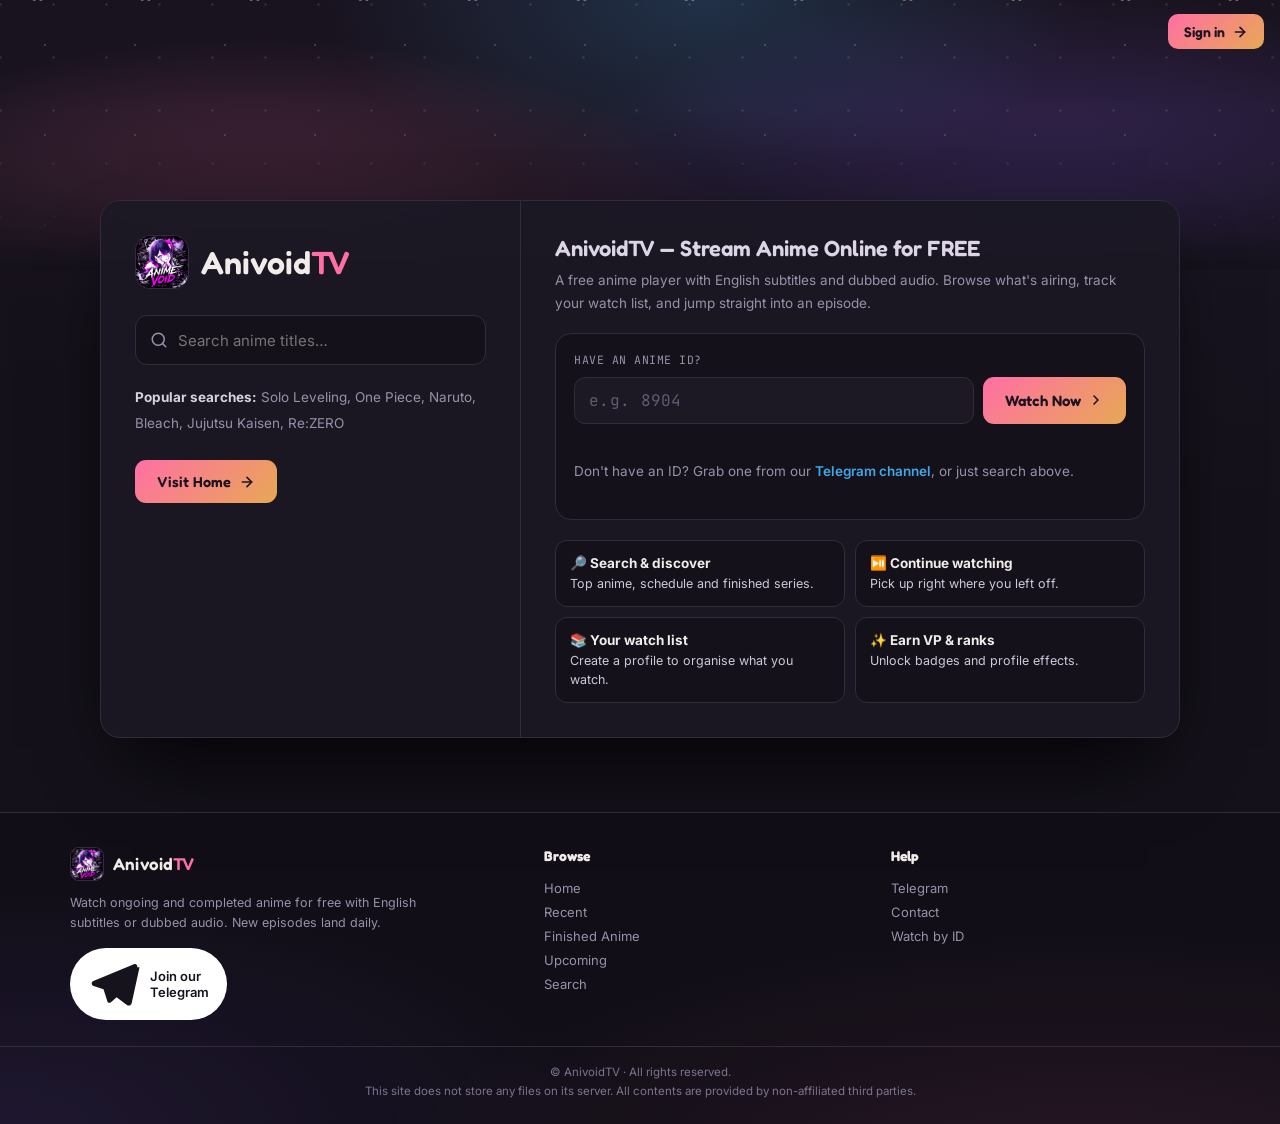
==== index.html @ 4394616d "Akane-Ayato" ====
<!DOCTYPE html>
<html lang="en">
<head>
<meta charset="UTF-8">
<meta name="viewport" content="width=device-width, initial-scale=1.0">
<title>AnivoidTV — Stream Anime Online for Free</title>
<link rel="icon" type="image/svg+xml" href="assets/favicon.svg">
<link rel="apple-touch-icon" href="assets/favicon.svg">
<link rel="preconnect" href="https://fonts.googleapis.com">
<link href="https://fonts.googleapis.com/css2?family=Fredoka:wght@500;600;700&family=Inter:wght@400;500;600;700&family=JetBrains+Mono:wght@500&display=swap" rel="stylesheet">
<link rel="stylesheet" href="assets/style.css">
<link rel="stylesheet" href="assets/site.css">
<style>
  body{ display:flex; flex-direction:column; min-height:100vh; }
  .banner{ position:relative; height:clamp(150px,26vw,270px); overflow:hidden; background:
    radial-gradient(ellipse 520px 260px at 20% 110%, #ff6fa566, transparent),
    radial-gradient(ellipse 560px 280px at 82% 100%, #8b5cf666, transparent),
    radial-gradient(ellipse 380px 200px at 55% 0%, #3fa8e833, transparent), #19131f; }
  .banner::before{ content:""; position:absolute; inset:0; background-image:radial-gradient(#ffffff55 1px,transparent 1.5px),radial-gradient(#ffffff33 1px,transparent 1.5px); background-size:90px 90px,53px 53px; background-position:0 0,27px 31px; opacity:.5; }
  .banner::after{ content:""; position:absolute; inset:auto 0 0 0; height:60%; background:linear-gradient(0deg,var(--bg),transparent); }
  .banner .petal{ top:-20px; font-size:18px; }
  .card{ position:relative; z-index:2; width:min(1080px,calc(100% - 28px)); margin:-70px auto 0; display:grid; grid-template-columns:minmax(0,420px) minmax(0,1fr); background:var(--glass); border:1px solid var(--line); border-radius:20px; overflow:hidden; box-shadow:0 40px 80px -30px #000; backdrop-filter:blur(8px); }
  .card>div{ padding:34px; }
  .card .left{ border-right:1px solid var(--line); }
  .brand{ display:flex; align-items:center; gap:12px; margin-bottom:26px; }
  .brand img{ width:54px; height:54px; border-radius:15px; object-fit:cover; border:1px solid var(--line); }
  .brand b{ font-family:var(--font-display); font-size:32px; font-weight:600; }
  .brand b span{ color:var(--blush); }
  .s-box{ display:flex; align-items:center; gap:10px; background:var(--bg); border:1.5px solid var(--line); border-radius:12px; padding:0 14px; height:50px; transition:border-color .15s, box-shadow .15s; }
  .s-box:focus-within{ border-color:var(--blush); box-shadow:0 0 0 3px var(--blush-dim); }
  .s-box svg{ width:18px; height:18px; color:var(--muted); }
  .s-box input{ flex:1; background:none; border:0; outline:none; color:var(--text); font-size:15px; font-family:var(--font-body); min-width:0; }
  .popular{ margin-top:20px; font-size:13.5px; line-height:1.9; color:var(--muted); }
  .popular b{ color:#d8d2e0; }
  .popular a{ color:var(--text); font-weight:500; } .popular a:hover{ color:var(--blush); }
  .home-cta{ margin-top:24px; }
  .right h2{ font-family:var(--font-display); font-size:22px; font-weight:600; margin:0 0 8px; color:#dcd5e6; }
  .right p{ color:var(--muted); font-size:13.5px; line-height:1.7; margin-bottom:18px; }
  .right h2.sm{ font-size:18px; margin-top:6px; }
  .id-capsule{ background:var(--bg); border:1px solid var(--line); border-radius:16px; padding:18px; margin:6px 0 4px; }
  .id-capsule-label{ font-family:var(--font-mono); font-size:11.5px; color:var(--muted); letter-spacing:.5px; margin-bottom:10px; display:block; }
  .id-entry-row{ display:flex; gap:9px; }
  .id-entry-input{ flex:1; min-width:0; background:var(--bg-raise); border:1.5px solid var(--line); color:var(--text); font-family:var(--font-mono); font-size:16px; letter-spacing:1px; padding:12px 14px; border-radius:11px; outline:none; transition:border-color .15s, box-shadow .15s; }
  .id-entry-input::placeholder{ color:#635a72; letter-spacing:.3px; }
  .id-entry-input:focus{ border-color:var(--blush); box-shadow:0 0 0 3px var(--blush-dim); }
  .watch-btn{ background:linear-gradient(135deg,var(--blush),var(--caramel)); border:0; color:#1c1420; font-family:var(--font-display); font-weight:600; font-size:15px; padding:0 22px; border-radius:11px; cursor:pointer; white-space:nowrap; display:flex; align-items:center; gap:7px; transition:transform .12s, opacity .12s; }
  .watch-btn:hover{ transform:translateY(-1px); } .watch-btn:disabled{ opacity:.55; cursor:not-allowed; transform:none; }
  .watch-btn svg{ width:16px; height:16px; }
  .id-status{ margin-top:10px; font-family:var(--font-mono); font-size:12px; color:var(--muted); min-height:16px; }
  .id-status.err{ color:#ff6b6b; }
  .no-id-note{ font-size:12.5px; color:var(--muted); margin-top:10px; }
  .no-id-note a{ color:var(--telegram); font-weight:600; } .no-id-note a:hover{ text-decoration:underline; }
  .feat{ display:grid; grid-template-columns:repeat(2,minmax(0,1fr)); gap:10px; margin-top:20px; }
  .feat div{ background:var(--bg); border:1px solid var(--line); border-radius:12px; padding:12px 14px; font-size:12.5px; color:#cfc8da; line-height:1.5; }
  .feat b{ display:block; font-size:13.5px; margin-bottom:2px; color:var(--text); }
  .top-actions{ position:absolute; top:14px; right:16px; z-index:3; }
  main{ flex:1; padding-bottom:10px; }
  @media (max-width:860px){
    .card{ grid-template-columns:1fr; margin-top:-50px; }
    .card>div{ padding:24px 18px; }
    .card .left{ border-right:0; border-bottom:1px solid var(--line); text-align:center; }
    .brand{ justify-content:center; flex-direction:column; gap:8px; } .brand b{ font-size:28px; }
    .id-entry-row{ flex-direction:column; } .watch-btn{ padding:13px; justify-content:center; }
    .feat{ grid-template-columns:1fr; }
  }
</style>
</head>
<body>

<div class="banner" aria-hidden="true"></div>
<div class="top-actions nav-right"><div id="nav-slot"></div></div>

<main>
  <div class="card">
    <div class="left">
      <div class="brand"><img src="assets/logo.jpg" alt="AnivoidTV logo"><b>Anivoid<span>TV</span></b></div>
      <form class="s-box" id="s-form" role="search">
        <svg viewBox="0 0 24 24" fill="none" stroke="currentColor" stroke-width="2" stroke-linecap="round" stroke-linejoin="round"><circle cx="11" cy="11" r="8"/><line x1="21" y1="21" x2="16.65" y2="16.65"/></svg>
        <input id="s-input" type="search" placeholder="Search anime titles…" maxlength="100" aria-label="Search anime titles">
      </form>
      <p class="popular"><b>Popular searches:</b> <span id="popular">Solo Leveling, One Piece, Naruto, Bleach, Jujutsu Kaisen, Re:ZERO</span></p>
      <div class="home-cta"><a class="btn primary" href="home.html" style="padding:13px 22px">Visit Home <svg viewBox="0 0 24 24" fill="none" stroke="currentColor" stroke-width="2.4" stroke-linecap="round" stroke-linejoin="round"><line x1="5" y1="12" x2="19" y2="12"/><polyline points="12 5 19 12 12 19"/></svg></a></div>
    </div>

    <div class="right">
      <h2>AnivoidTV — Stream Anime Online for FREE</h2>
      <p>A free anime player with English subtitles and dubbed audio. Browse what's airing, track your watch list, and jump straight into an episode.</p>

      <div class="id-capsule">
        <span class="id-capsule-label">HAVE AN ANIME ID?</span>
        <div class="id-entry-row">
          <input id="id-entry-input" class="id-entry-input" type="text" inputmode="numeric" placeholder="e.g. 8904">
          <button id="watch-btn" class="watch-btn" onclick="goWatch()">
            <span>Watch Now</span>
            <svg viewBox="0 0 24 24" fill="none" stroke="currentColor" stroke-width="2.4" stroke-linecap="round" stroke-linejoin="round"><polyline points="9 18 15 12 9 6"></polyline></svg>
          </button>
        </div>
        <div class="id-status" id="id-status"></div>
        <p class="no-id-note">Don't have an ID? Grab one from our <a data-telegram-link href="#" target="_blank" rel="noopener">Telegram channel</a>, or just search above.</p>
      </div>

      <div class="feat">
        <div><b>🔎 Search &amp; discover</b>Top anime, schedule and finished series.</div>
        <div><b>⏯️ Continue watching</b>Pick up right where you left off.</div>
        <div><b>📚 Your watch list</b>Create a profile to organise what you watch.</div>
        <div><b>✨ Earn VP &amp; ranks</b>Unlock badges and profile effects.</div>
      </div>
    </div>
  </div>
</main>

<div id="site-footer"></div>

<script src="assets/nav.js"></script>
<script src="assets/site.js"></script>
<script>
  // floating petals on the banner
  (function(){
    const b = document.querySelector(".banner");
    for(let i = 0; i < 12; i++){
      const s = document.createElement("span");
      s.className = "petal"; s.textContent = "🌸";
      s.style.left = (i * 8.5 + 2) + "%"; s.style.animationDuration = (6 + (i % 5) * 2) + "s"; s.style.animationDelay = "-" + (i * 1.1) + "s";
      b.appendChild(s);
    }
  })();

  document.getElementById("s-form").addEventListener("submit", (e) => {
    e.preventDefault();
    const q = document.getElementById("s-input").value.trim();
    if(q) location.href = "search.html?keyword=" + encodeURIComponent(q);
  });

  // popular searches from the weekly top list (falls back to the static text)
  fetch("/api/v1/top-ten").then(r => r.ok ? r.json() : null).then(j => {
    const list = j && j.results && j.results.week;
    if(!list || !list.length) return;
    document.getElementById("popular").innerHTML = list.slice(0, 8).map(a => '<a href="search.html?keyword=' + encodeURIComponent(a.title) + '">' + AVTV.esc(a.title) + "</a>").join(", ");
  }).catch(() => {});

  const input = document.getElementById("id-entry-input");
  const status = document.getElementById("id-status");
  const btn = document.getElementById("watch-btn");

  function goWatch(){
    const id = input.value.trim();
    if(!id){ status.textContent = "Enter an anime ID first."; status.classList.add("err"); input.focus(); return; }
    status.classList.remove("err");
    btn.disabled = true;
    window.location.href = "watch.html?id=" + encodeURIComponent(id);
  }
  input.addEventListener("keydown", (e) => { if(e.key === "Enter") goWatch(); });
  input.addEventListener("input", () => { status.textContent = ""; status.classList.remove("err"); });

  document.addEventListener("contextmenu", e => e.preventDefault());
  document.addEventListener("keydown", e => {
    const k = e.key;
    if(k === "F12" || (e.ctrlKey && e.shiftKey && (k === "I" || k === "J" || k === "C")) || (e.ctrlKey && k === "U")) e.preventDefault();
  });
</script>
</body>
</html>
---- assets/style.css ----
/* ============================================================
   AnikotoTV — shared theme
   Used by index.html, recent.html, watch.html
   ============================================================ */

:root{
  --bg: #14111a;
  --bg-raise: #1c1824;
  --bg-raise-2: #241f2e;
  --line: #322b3c;
  --text: #f1ece8;
  --muted: #9a90a8;
  --caramel: #e8a854;
  --blush: #ff6fa5;
  --blush-dim: #ff6fa533;
  --kaiju-green: #6fd6a0;
  --telegram: #3fa8e8;
  --radius: 14px;
  --font-display: "Fredoka", sans-serif;
  --font-body: "Inter", sans-serif;
  --font-mono: "JetBrains Mono", monospace;
}

*{ box-sizing:border-box; margin:0; padding:0; }
html{ scroll-behavior:smooth; }

body{
  background:
    radial-gradient(ellipse 900px 500px at 15% -10%, #3a1f3a55, transparent),
    radial-gradient(ellipse 700px 500px at 100% 0%, #2a2a4a44, transparent),
    var(--bg);
  color:var(--text);
  font-family:var(--font-body);
  min-height:100vh;
  opacity:0;
  animation: pageIn .35s ease forwards;
}

@keyframes pageIn{ from{ opacity:0; } to{ opacity:1; } }

a{ color:inherit; text-decoration:none; }
img{ max-width:100%; display:block; }

/* ---------- SCROLLBAR ---------- */
::-webkit-scrollbar{ width:9px; height:9px; }
::-webkit-scrollbar-thumb{ background:var(--line); border-radius:8px; }
::-webkit-scrollbar-track{ background:transparent; }

/* ---------- NAVBAR ---------- */
.navbar{
  display:flex;
  align-items:center;
  justify-content:space-between;
  gap:14px;
  padding:14px 20px;
  background:rgba(20,17,26,0.85);
  backdrop-filter: blur(10px);
  border-bottom:1px solid var(--line);
  position:sticky;
  top:0;
  z-index:60;
}
.logo{ display:flex; align-items:center; gap:9px; }
.logo-mark{
  width:34px; height:34px;
  border-radius:9px;
  object-fit:cover;
  background:var(--bg-raise-2);
  border:1px solid var(--line);
  flex-shrink:0;
}
.logo-word{ font-family:var(--font-display); font-weight:600; font-size:17px; letter-spacing:0.2px; }
.logo-word span{ color:var(--blush); }

.nav-right{ display:flex; align-items:center; gap:10px; }

/* ---------- HAMBURGER BUTTON ---------- */
.hamburger{
  width:38px; height:38px;
  border-radius:10px;
  background:var(--bg-raise);
  border:1px solid var(--line);
  display:flex; flex-direction:column; align-items:center; justify-content:center;
  gap:4px;
  cursor:pointer;
  transition: border-color .15s ease, background .15s ease;
}
.hamburger:hover{ border-color:var(--blush); background:var(--bg-raise-2); }
.hamburger span{
  width:16px; height:2px;
  background:var(--text);
  border-radius:2px;
  transition: transform .28s cubic-bezier(.6,.2,.1,1), opacity .2s ease, width .2s ease;
}
.hamburger.active span:nth-child(1){ transform: translateY(6px) rotate(45deg); }
.hamburger.active span:nth-child(2){ opacity:0; }
.hamburger.active span:nth-child(3){ transform: translateY(-6px) rotate(-45deg); }

/* ---------- NAV DRAWER ---------- */
.nav-overlay{
  position:fixed; inset:0;
  background:#0a0810cc;
  backdrop-filter: blur(2px);
  opacity:0;
  pointer-events:none;
  transition: opacity .28s ease;
  z-index:70;
}
.nav-overlay.open{ opacity:1; pointer-events:auto; }

.nav-drawer{
  position:fixed;
  top:0; right:0;
  width:280px;
  max-width:82vw;
  height:100%;
  background:var(--bg-raise);
  border-left:1px solid var(--line);
  z-index:80;
  padding:20px 16px;
  display:flex;
  flex-direction:column;
  gap:4px;
  transform: translateX(100%);
  transition: transform .32s cubic-bezier(.16,.84,.44,1);
  box-shadow: -30px 0 60px -20px #000000aa;
}
.nav-drawer.open{ transform: translateX(0); }

.drawer-head{
  display:flex;
  align-items:center;
  gap:9px;
  padding:6px 10px 18px;
  margin-bottom:8px;
  border-bottom:1px solid var(--line);
}

.drawer-link{
  display:flex;
  align-items:center;
  gap:12px;
  padding:12px 12px;
  border-radius:10px;
  font-family:var(--font-body);
  font-weight:600;
  font-size:14.5px;
  color:var(--text);
  transition: background .15s ease, color .15s ease, transform .15s ease;
  opacity:0;
  transform: translateX(14px);
}
.nav-drawer.open .drawer-link{
  animation: drawerLinkIn .35s cubic-bezier(.16,.84,.44,1) forwards;
}
.nav-drawer.open .drawer-link:nth-child(2){ animation-delay: .06s; }
.nav-drawer.open .drawer-link:nth-child(3){ animation-delay: .10s; }
.nav-drawer.open .drawer-link:nth-child(4){ animation-delay: .14s; }
.nav-drawer.open .drawer-link:nth-child(5){ animation-delay: .18s; }
.nav-drawer.open .drawer-link:nth-child(6){ animation-delay: .22s; }
.nav-drawer.open .drawer-link:nth-child(7){ animation-delay: .26s; }
.nav-drawer.open .drawer-link:nth-child(8){ animation-delay: .30s; }
.nav-drawer.open .drawer-link:nth-child(9){ animation-delay: .34s; }
@keyframes drawerLinkIn{ to{ opacity:1; transform:translateX(0); } }

.drawer-link svg{ width:18px; height:18px; flex-shrink:0; color:var(--muted); transition: color .15s ease; }
.drawer-link:hover{ background:var(--bg-raise-2); transform:translateX(-2px); }
.drawer-link:hover svg{ color:var(--caramel); }
.drawer-link.current{ background:var(--blush-dim); color:var(--blush); }
.drawer-link.current svg{ color:var(--blush); }

.drawer-foot{
  margin-top:auto;
  padding:10px 12px;
  font-family:var(--font-mono);
  font-size:10.5px;
  color:var(--muted);
  border-top:1px solid var(--line);
  padding-top:14px;
}

/* ---------- BUTTONS ---------- */
.btn-back{
  display:flex;
  align-items:center;
  gap:7px;
  background:var(--bg-raise);
  border:1px solid var(--line);
  color:var(--text);
  font-family:var(--font-body);
  font-weight:600;
  font-size:13.5px;
  padding:8px 14px 8px 11px;
  border-radius:999px;
  cursor:pointer;
  transition: border-color .15s ease, transform .15s ease, background .15s ease;
}
.btn-back:hover{ border-color:var(--blush); background:var(--bg-raise-2); transform:translateY(-1px); }
.btn-back svg{ width:15px; height:15px; }

/* ---------- ANIME CARD ---------- */
.anime-card{
  display:flex;
  flex-direction:column;
  gap:7px;
  opacity:0;
  animation: cardIn .5s cubic-bezier(.16,.84,.44,1) forwards;
  animation-delay: calc(var(--i, 0) * 45ms);
}
@keyframes cardIn{
  from{ opacity:0; transform:translateY(14px) scale(.98); }
  to{ opacity:1; transform:translateY(0) scale(1); }
}
.card-poster{
  position:relative;
  aspect-ratio:2/3;
  border-radius:10px;
  overflow:hidden;
  background:var(--bg-raise);
  border:1px solid var(--line);
  transition: border-color .18s ease, transform .18s ease;
}
.anime-card:hover .card-poster{ border-color:var(--blush); transform:translateY(-3px); }
.card-poster img{
  width:100%; height:100%; object-fit:cover;
  transition: transform .35s ease;
}
.anime-card:hover .card-poster img{ transform:scale(1.06); }

.card-badges{
  position:absolute; top:6px; left:6px; right:6px;
  display:flex; justify-content:flex-start; gap:4px;
}
.card-badge{
  font-family:var(--font-mono);
  font-size:10px;
  padding:3px 7px;
  border-radius:999px;
  background:#000000aa;
  border:1px solid #ffffff22;
  backdrop-filter: blur(3px);
  color:var(--text);
}
.card-badge.score{ color:var(--caramel); }
.card-badge.airing{ color:var(--kaiju-green); display:flex; align-items:center; gap:4px; }
.card-badge.airing .dot{ width:5px; height:5px; border-radius:50%; background:var(--kaiju-green); box-shadow:0 0 6px var(--kaiju-green); }
.card-badge.finished{ color:var(--telegram); }

.card-title{
  font-size:13px;
  font-weight:600;
  line-height:1.3;
  display:-webkit-box;
  -webkit-line-clamp:2;
  -webkit-box-orient:vertical;
  overflow:hidden;
  transition: color .15s ease;
}
.anime-card:hover .card-title{ color:var(--blush); }
.card-sub{
  font-family:var(--font-mono);
  font-size:10.5px;
  color:var(--muted);
}

/* ---------- SKELETON ---------- */
.skeleton-card{ display:flex; flex-direction:column; gap:7px; }
.skeleton-poster{
  aspect-ratio:2/3;
  border-radius:10px;
  background: linear-gradient(100deg, var(--bg-raise) 30%, var(--bg-raise-2) 50%, var(--bg-raise) 70%);
  background-size: 200% 100%;
  animation: shimmer 1.3s ease-in-out infinite;
}
.skeleton-line{
  height:10px;
  border-radius:5px;
  background: linear-gradient(100deg, var(--bg-raise) 30%, var(--bg-raise-2) 50%, var(--bg-raise) 70%);
  background-size: 200% 100%;
  animation: shimmer 1.3s ease-in-out infinite;
}
.skeleton-line.short{ width:60%; }
@keyframes shimmer{
  0%{ background-position: 200% 0; }
  100%{ background-position: -200% 0; }
}

/* ---------- PAGINATION ---------- */
.pagination{
  display:flex;
  align-items:center;
  justify-content:center;
  gap:10px;
  margin:34px 0 10px;
  flex-wrap:wrap;
}
.page-btn{
  background:var(--bg-raise);
  border:1px solid var(--line);
  color:var(--text);
  font-family:var(--font-body);
  font-weight:600;
  font-size:13px;
  padding:9px 16px;
  border-radius:999px;
  cursor:pointer;
  transition: border-color .15s ease, transform .15s ease, background .15s ease, opacity .15s ease;
}
.page-btn:hover:not(:disabled){ border-color:var(--blush); background:var(--bg-raise-2); transform:translateY(-1px); }
.page-btn:disabled{ opacity:.4; cursor:not-allowed; }

.page-jump{
  display:flex;
  align-items:center;
  gap:7px;
  font-family:var(--font-mono);
  font-size:12.5px;
  color:var(--muted);
}
.page-jump input{
  width:58px;
  background:var(--bg);
  border:1px solid var(--line);
  color:var(--text);
  font-family:var(--font-mono);
  font-size:13px;
  padding:7px 9px;
  border-radius:8px;
  text-align:center;
  outline:none;
}
.page-jump input:focus{ border-color:var(--blush); }
.page-jump button{
  background:var(--bg-raise-2);
  border:1px solid var(--line);
  color:var(--text);
  font-size:12px;
  font-weight:600;
  padding:7px 12px;
  border-radius:8px;
  cursor:pointer;
}
.page-jump button:hover{ border-color:var(--caramel); }

/* ---------- PRIMARY BUTTON ---------- */
.primary-btn{
  background: linear-gradient(135deg, var(--blush), var(--caramel));
  border:0;
  color:#1c1420;
  font-family:var(--font-display);
  font-weight:600;
  font-size:15px;
  padding:13px 26px;
  border-radius:11px;
  cursor:pointer;
  display:inline-flex;
  align-items:center;
  gap:8px;
  transition: transform .12s ease, opacity .12s ease;
  box-shadow: 0 8px 20px -8px var(--blush-dim);
}
.primary-btn:hover{ transform:translateY(-1px); }
.primary-btn svg{ width:17px; height:17px; }

/* ---------- RESPONSIVE ---------- */
@media (max-width: 520px){
  .navbar{ padding:12px 14px; }
}
---- assets/site.css ----
/* ============================================================
   AniVoid TV: shared site layer (auth popup, profile menu, avatars, footer, toast, comments)
   Loaded after style.css on every page.
   ============================================================ */
:root{
  --ok:#6fd6a0; --warn:#e8a854; --danger:#ff6b6b;
  --glass:rgba(28,24,36,.92);
}
.sr-only{ position:absolute; width:1px; height:1px; overflow:hidden; clip:rect(0 0 0 0); white-space:nowrap; }

/* ---------- buttons / inputs ---------- */
.btn{ display:inline-flex; align-items:center; justify-content:center; gap:8px; cursor:pointer; border:1px solid var(--line);
  background:var(--bg-raise); color:var(--text); font-family:var(--font-body); font-weight:600; font-size:13.5px;
  padding:10px 16px; border-radius:11px; transition:border-color .15s, transform .12s, background .15s, opacity .15s; white-space:nowrap; }
.btn:hover:not(:disabled){ border-color:var(--blush); background:var(--bg-raise-2); transform:translateY(-1px); }
.btn:disabled{ opacity:.5; cursor:not-allowed; }
.btn.primary{ background:linear-gradient(135deg,var(--blush),var(--caramel)); color:#1c1420; border:0; font-family:var(--font-display); font-size:14.5px; }
.btn.ghost{ background:transparent; }
.btn.danger:hover:not(:disabled){ border-color:var(--danger); color:var(--danger); }
.btn.sm{ padding:7px 12px; font-size:12.5px; border-radius:9px; }
.btn svg{ width:16px; height:16px; }
.field{ position:relative; margin-bottom:12px; }
.field input,.field textarea,.field select{ width:100%; background:var(--bg); border:1.5px solid var(--line); color:var(--text);
  font-family:var(--font-body); font-size:14px; padding:12px 14px 12px 40px; border-radius:11px; outline:none; transition:border-color .15s, box-shadow .15s; }
.field textarea{ padding-left:14px; min-height:96px; resize:vertical; }
.field select{ padding-left:14px; }
.field input:focus,.field textarea:focus,.field select:focus{ border-color:var(--blush); box-shadow:0 0 0 3px var(--blush-dim); }
.field>svg{ position:absolute; left:13px; top:50%; transform:translateY(-50%); width:16px; height:16px; color:var(--muted); pointer-events:none; }
.field .eye{ position:absolute; right:8px; top:50%; transform:translateY(-50%); background:none; border:0; color:var(--muted); cursor:pointer; padding:6px; }
.field .eye svg{ position:static; transform:none; width:17px; height:17px; }
.field.pw input{ padding-right:40px; }
.hint{ font-size:12px; color:var(--muted); margin:-6px 0 12px; line-height:1.5; }

/* ---------- avatars + frames (pure CSS profile-picture effects) ---------- */
.av{ --s:40px; position:relative; width:var(--s); height:var(--s); flex-shrink:0; display:inline-block; }
.av-in{ position:absolute; inset:0; border-radius:50%; display:flex; align-items:center; justify-content:center; overflow:hidden;
  font-family:var(--font-display); font-weight:600; color:#fff; font-size:calc(var(--s) * .44); text-shadow:0 1px 3px #0006;
  box-shadow:inset 0 0 0 1px #ffffff22; }
.av-ring{ position:absolute; inset:-4px; border-radius:50%; pointer-events:none; display:none;
  -webkit-mask:radial-gradient(farthest-side,transparent calc(100% - 3.5px),#000 calc(100% - 3px)); mask:radial-gradient(farthest-side,transparent calc(100% - 3.5px),#000 calc(100% - 3px)); }
.bg0{ background:linear-gradient(135deg,#ff6fa5,#e8a854);} .bg1{ background:linear-gradient(135deg,#6fd6a0,#3fa8e8);}
.bg2{ background:linear-gradient(135deg,#8b5cf6,#ff6fa5);} .bg3{ background:linear-gradient(135deg,#3fa8e8,#6366f1);}
.bg4{ background:linear-gradient(135deg,#f97316,#ef4444);} .bg5{ background:linear-gradient(135deg,#14b8a6,#84cc16);}
.bg6{ background:linear-gradient(135deg,#ec4899,#8b5cf6);} .bg7{ background:linear-gradient(135deg,#475569,#1e293b);}
.bg8{ background:linear-gradient(135deg,#eab308,#f97316);} .bg9{ background:linear-gradient(135deg,#22d3ee,#3b82f6);}
.bg10{ background:linear-gradient(135deg,#a855f7,#312e81);} .bg11{ background:linear-gradient(135deg,#f472b6,#fb7185);}
@keyframes spin{ to{ transform:rotate(360deg); } }
@keyframes pulseGlow{ 0%,100%{ box-shadow:0 0 6px 1px var(--blush-dim);} 50%{ box-shadow:0 0 16px 4px #ff6fa588; } }
@keyframes floaty{ 0%,100%{ transform:translateY(0) rotate(0);} 50%{ transform:translateY(-3px) rotate(12deg);} }
.frame-glow .av-in{ animation:pulseGlow 2.4s ease-in-out infinite; }
.frame-sakura .av-ring,.frame-neon .av-ring,.frame-flame .av-ring,.frame-galaxy .av-ring,.frame-rainbow .av-ring{ display:block; animation:spin 6s linear infinite; }
.frame-sakura .av-ring{ background:conic-gradient(#ffb3d1,#ff6fa5,#ffd1e3,#ff6fa5,#ffb3d1); }
.frame-neon .av-ring{ background:conic-gradient(#00f0ff,#7a5cff,#ff3df2,#00f0ff); filter:drop-shadow(0 0 4px #00f0ff); }
.frame-flame .av-ring{ background:conic-gradient(#ffd23f,#ff7a18,#e63946,#ff7a18,#ffd23f); animation-duration:3s; filter:drop-shadow(0 0 5px #ff7a18); }
.frame-galaxy .av-ring{ background:conic-gradient(#6d28d9,#22d3ee,#a78bfa,#f0abfc,#6d28d9); animation-duration:9s; filter:drop-shadow(0 0 5px #8b5cf6); }
.frame-rainbow .av-ring{ background:conic-gradient(red,orange,yellow,lime,cyan,blue,magenta,red); animation-duration:4s; }
.frame-sakura::after,.frame-flame::after,.frame-galaxy::after{ position:absolute; top:-7px; right:-5px; font-size:calc(var(--s) * .32); animation:floaty 2.6s ease-in-out infinite; pointer-events:none; }
.frame-sakura::after{ content:"🌸"; } .frame-flame::after{ content:"🔥"; } .frame-galaxy::after{ content:"✨"; }

/* ---------- nav profile button + dropdown ---------- */
.nav-slot{ position:relative; display:flex; align-items:center; }
.signin-btn{ display:inline-flex; align-items:center; gap:7px; background:linear-gradient(135deg,var(--blush),var(--caramel)); color:#1c1420; border:0;
  font-family:var(--font-display); font-weight:600; font-size:14px; padding:9px 16px; border-radius:10px; cursor:pointer; transition:transform .12s; }
.signin-btn:hover{ transform:translateY(-1px); }
.signin-btn svg{ width:16px; height:16px; }
.avatar-btn{ background:none; border:0; padding:3px; cursor:pointer; border-radius:50%; display:flex; }
.avatar-btn:focus-visible{ outline:2px solid var(--blush); }
.profile-menu{ position:absolute; top:calc(100% + 12px); right:0; width:250px; background:var(--bg-raise); border:1px solid var(--line); border-radius:14px;
  box-shadow:0 24px 50px -12px #000c; padding:6px; z-index:90; opacity:0; transform:translateY(-6px) scale(.98); pointer-events:none; transition:opacity .15s, transform .15s; }
.profile-menu.open{ opacity:1; transform:none; pointer-events:auto; }
.pm-head{ display:flex; gap:11px; align-items:center; padding:10px; border-bottom:1px solid var(--line); margin-bottom:4px; }
.pm-head b{ display:block; font-size:14px; max-width:150px; overflow:hidden; text-overflow:ellipsis; white-space:nowrap; }
.pm-head small{ color:var(--muted); font-family:var(--font-mono); font-size:11px; }
.pm-link{ display:flex; align-items:center; gap:11px; padding:10px 12px; border-radius:9px; font-size:13.5px; font-weight:500; color:var(--text); width:100%; background:none; border:0; cursor:pointer; text-align:left; }
.pm-link:hover{ background:var(--bg-raise-2); }
.pm-link svg{ width:16px; height:16px; color:var(--muted); flex-shrink:0; }
.pm-link .soon{ margin-left:auto; font-family:var(--font-mono); font-size:9.5px; color:var(--caramel); border:1px solid #e8a85455; padding:1px 6px; border-radius:99px; }
.pm-link.out{ border-top:1px solid var(--line); border-radius:0 0 9px 9px; margin-top:4px; color:#ffb1b1; }

/* ---------- auth popup ---------- */
.auth-overlay{ position:fixed; inset:0; z-index:200; background:#0a0810d9; backdrop-filter:blur(4px); display:flex; align-items:center; justify-content:center;
  padding:16px; opacity:0; pointer-events:none; transition:opacity .2s; overflow-y:auto; }
.auth-overlay.open{ opacity:1; pointer-events:auto; }
.auth-modal{ position:relative; width:min(760px,100%); display:grid; grid-template-columns:300px 1fr; background:var(--bg-raise); border:1px solid var(--line);
  border-radius:18px; overflow:hidden; box-shadow:0 40px 80px -20px #000; transform:translateY(14px) scale(.98); transition:transform .25s cubic-bezier(.16,.84,.44,1); margin:auto; }
.auth-overlay.open .auth-modal{ transform:none; }
.auth-art{ position:relative; background:radial-gradient(ellipse at 30% 20%,#ff6fa544,transparent 60%),radial-gradient(ellipse at 80% 90%,#8b5cf655,transparent 55%),#1a1522;
  display:flex; flex-direction:column; align-items:center; justify-content:center; gap:14px; padding:28px; text-align:center; overflow:hidden; }
.auth-art img{ width:96px; height:96px; border-radius:24px; object-fit:cover; border:2px solid #ffffff22; box-shadow:0 18px 40px -10px #ff6fa588; }
.auth-art h3{ font-family:var(--font-display); font-size:22px; }
.auth-art h3 span{ color:var(--blush); }
.auth-art p{ color:var(--muted); font-size:13px; line-height:1.55; max-width:24ch; }
.auth-art ul{ list-style:none; font-size:12.5px; color:#d8d2e0; display:flex; flex-direction:column; gap:7px; margin-top:4px; text-align:left; }
.petal{ position:absolute; top:-20px; font-size:16px; opacity:.7; animation:fall linear infinite; pointer-events:none; }
@keyframes fall{ to{ transform:translateY(520px) rotate(300deg); opacity:0; } }
.auth-body{ padding:30px 30px 24px; min-width:0; }
.auth-body h2{ font-family:var(--font-display); font-size:28px; margin-bottom:2px; }
.auth-body .sub{ color:var(--muted); font-size:13px; margin-bottom:18px; }
.auth-x{ position:absolute; top:12px; right:14px; z-index:2; background:none; border:0; color:var(--muted); font-size:24px; line-height:1; cursor:pointer; width:34px; height:34px; border-radius:50%; }
.auth-x:hover{ background:var(--bg-raise-2); color:var(--text); }
.auth-notice{ background:var(--blush-dim); border:1px solid #ff6fa555; color:#ffd1e3; font-size:12.5px; padding:9px 12px; border-radius:10px; margin-bottom:14px; display:none; }
.auth-msg{ min-height:18px; font-size:12.5px; margin:2px 0 10px; color:var(--danger); }
.auth-msg.ok{ color:var(--ok); }
.captcha-row{ display:flex; gap:8px; align-items:stretch; margin-bottom:10px; }
.captcha-row .cap-img{ flex:1; background:var(--bg); border:1.5px solid var(--line); border-radius:11px; overflow:hidden; display:flex; align-items:center; justify-content:center; min-height:56px; }
.captcha-row img{ width:100%; height:56px; object-fit:contain; user-select:none; -webkit-user-drag:none; }
.captcha-row .refresh{ width:46px; border-radius:11px; border:1.5px solid var(--line); background:var(--bg); color:var(--muted); cursor:pointer; }
.captcha-row .refresh:hover{ color:var(--text); border-color:var(--blush); }
.captcha-row .refresh svg{ width:18px; height:18px; }
.auth-or{ display:flex; align-items:center; gap:10px; color:var(--muted); font-size:11.5px; margin:14px 0 12px; font-family:var(--font-mono); }
.auth-or::before,.auth-or::after{ content:""; flex:1; height:1px; background:var(--line); }
.g-slot{ display:flex; justify-content:center; min-height:44px; }
.auth-switch{ text-align:center; color:var(--muted); font-size:13px; margin-top:16px; }
.auth-switch a{ color:var(--telegram); font-weight:600; cursor:pointer; }
.auth-body .btn.primary{ width:100%; padding:13px; }
@media (max-width:700px){
  .auth-modal{ grid-template-columns:1fr; border-radius:16px; }
  .auth-art{ display:none; }
  .auth-body{ padding:24px 18px 18px; }
  .auth-body h2{ font-size:24px; }
}

/* ---------- toast ---------- */
.toast-wrap{ position:fixed; left:50%; bottom:22px; transform:translateX(-50%); z-index:300; display:flex; flex-direction:column; gap:8px; align-items:center; pointer-events:none; }
.toast{ background:var(--bg-raise-2); border:1px solid var(--line); border-left:3px solid var(--blush); color:var(--text); padding:10px 16px; border-radius:11px; font-size:13px;
  box-shadow:0 12px 30px -8px #000c; animation:toastIn .25s ease both; max-width:90vw; }
.toast.ok{ border-left-color:var(--ok);} .toast.err{ border-left-color:var(--danger);}
@keyframes toastIn{ from{ opacity:0; transform:translateY(10px);} to{ opacity:1; transform:none; } }

/* ---------- footer ---------- */
.site-footer{ margin-top:64px; position:relative; border-top:1px solid var(--line); background:
  radial-gradient(ellipse 700px 260px at 85% 120%,#ff6fa518,transparent),radial-gradient(ellipse 600px 240px at 0% 100%,#8b5cf61c,transparent),#110e17; }
.sf-inner{ max-width:1180px; margin:0 auto; padding:34px 20px 26px; display:grid; grid-template-columns:1.4fr 1fr 1fr; gap:28px; }
.sf-brand .logo{ margin-bottom:12px; }
.sf-brand p{ color:var(--muted); font-size:12.5px; line-height:1.65; max-width:44ch; }
.sf-join{ display:inline-flex; align-items:center; gap:8px; margin-top:14px; background:#fff; color:#17131d; font-weight:600; font-size:13px; padding:9px 18px; border-radius:99px; }
.sf-col h4{ font-family:var(--font-display); font-size:14px; margin-bottom:12px; }
.sf-col a{ display:block; color:var(--muted); font-size:13px; padding:4px 0; transition:color .15s; }
.sf-col a:hover{ color:var(--blush); }
.sf-bottom{ border-top:1px solid var(--line); text-align:center; padding:16px 20px 22px; color:#7d7390; font-size:11.5px; line-height:1.7; }
@media (max-width:760px){ .sf-inner{ grid-template-columns:1fr 1fr; } .sf-brand{ grid-column:1/-1; } }

/* ---------- anime status chips for list buttons ---------- */
.list-wrap{ position:relative; display:inline-block; }
.list-menu{ position:absolute; top:calc(100% + 8px); left:0; min-width:210px; background:var(--bg-raise); border:1px solid var(--line); border-radius:12px; padding:6px; z-index:40;
  box-shadow:0 20px 40px -10px #000c; display:none; }
.list-menu.open{ display:block; }
.list-menu button{ display:flex; align-items:center; gap:10px; width:100%; background:none; border:0; color:var(--text); padding:10px 12px; border-radius:8px; cursor:pointer; font-size:13.5px; text-align:left; }
.list-menu button:hover{ background:var(--bg-raise-2); }
.list-menu button.on{ color:var(--blush); }
.list-menu button.on::after{ content:"✓"; margin-left:auto; }
.list-menu .dot{ width:9px; height:9px; border-radius:50%; }
.list-menu .rm{ border-top:1px solid var(--line); border-radius:0 0 8px 8px; margin-top:4px; color:#ffb1b1; }
.st-watching{ background:#3fa8e8;} .st-completed{ background:#6fd6a0;} .st-on_hold{ background:#e8a854;} .st-dropped{ background:#ff6b6b;} .st-plan_to_watch{ background:#9a90a8;}

/* ---------- comments ---------- */
.comments{ margin-top:44px; }
.cm-head{ display:flex; align-items:center; justify-content:space-between; gap:12px; flex-wrap:wrap; margin-bottom:16px; }
.cm-head h2{ font-family:var(--font-display); font-size:20px; }
.cm-head h2 small{ color:var(--muted); font-family:var(--font-mono); font-size:12px; margin-left:6px; }
.cm-sort{ display:flex; gap:6px; }
.cm-sort button{ background:var(--bg-raise); border:1px solid var(--line); color:var(--muted); padding:6px 12px; border-radius:99px; font-size:12px; cursor:pointer; }
.cm-sort button.on{ color:var(--text); border-color:var(--blush); }
.cm-compose{ display:flex; gap:12px; margin-bottom:22px; }
.cm-compose .box{ flex:1; min-width:0; }
.cm-compose textarea{ width:100%; min-height:78px; background:var(--bg-raise); border:1.5px solid var(--line); color:var(--text); border-radius:12px; padding:12px 14px; font-family:var(--font-body); font-size:14px; resize:vertical; outline:none; }
.cm-compose textarea:focus{ border-color:var(--blush); }
.cm-compose .row{ display:flex; justify-content:space-between; align-items:center; margin-top:8px; font-size:12px; color:var(--muted); }
.cm-login{ background:var(--bg-raise); border:1px dashed var(--line); border-radius:12px; padding:16px; text-align:center; color:var(--muted); font-size:13.5px; margin-bottom:22px; }
.cm-login a{ color:var(--blush); font-weight:600; cursor:pointer; }
.cm{ display:flex; gap:12px; padding:14px 0; border-top:1px solid var(--line); }
.cm-body{ flex:1; min-width:0; }
.cm-meta{ display:flex; flex-wrap:wrap; gap:8px; align-items:baseline; font-size:12px; color:var(--muted); }
.cm-meta a{ color:var(--text); font-weight:700; font-size:13.5px; }
.cm-meta a:hover{ color:var(--blush); }
.rank-pill{ font-family:var(--font-mono); font-size:10px; padding:2px 8px; border-radius:99px; border:1px solid #ff6fa544; color:var(--blush); }
.cm-text{ margin:6px 0 8px; font-size:14px; line-height:1.6; white-space:pre-wrap; word-break:break-word; color:#e6e0ee; }
.cm-actions{ display:flex; gap:14px; align-items:center; font-size:12px; color:var(--muted); }
.cm-actions button{ background:none; border:0; color:inherit; cursor:pointer; display:inline-flex; align-items:center; gap:5px; font-size:12px; padding:2px 0; }
.cm-actions button:hover{ color:var(--text); } .cm-actions button.on{ color:var(--blush); }
.cm-replies{ margin-top:6px; padding-left:14px; border-left:2px solid var(--line); }
.cm-replies .cm{ border-top:0; padding:10px 0 4px; }
.cm-more{ width:100%; margin-top:10px; }
.cm-empty{ text-align:center; color:var(--muted); padding:30px 0; font-size:14px; }

/* ---------- misc ---------- */
.grid-status{ text-align:center; padding:40px 0; color:var(--muted); font-family:var(--font-mono); font-size:13px; }
.grid-status.err{ color:var(--danger); }
.card-badge.up{ color:var(--caramel); }
.nav-search-link{ display:none; }

/* ---------- continue watching cards (home + profile) ---------- */
.cw-card{ position:relative; display:flex; flex-direction:column; gap:7px; width:100%; }
.cw-link{ position:relative; display:block; aspect-ratio:16/10; border-radius:11px; overflow:hidden; border:1px solid var(--line); background:var(--bg-raise); }
.cw-link img{ width:100%; height:100%; object-fit:cover; transition:transform .3s; }
.cw-card:hover .cw-link img{ transform:scale(1.05); }
.cw-link::after{ content:""; position:absolute; inset:0; background:linear-gradient(180deg,transparent 40%,#000a); }
.cw-ep{ position:absolute; left:8px; bottom:8px; z-index:2; font-family:var(--font-mono); font-size:11px; background:#000a; border:1px solid #ffffff22; padding:3px 8px; border-radius:99px; }
.cw-play{ position:absolute; z-index:2; right:8px; bottom:8px; width:30px; height:30px; border-radius:50%; background:linear-gradient(135deg,var(--blush),var(--caramel)); color:#1c1420; display:flex; align-items:center; justify-content:center; }
.cw-play svg{ width:13px; height:13px; margin-left:2px; }
.cw-x{ position:absolute; top:7px; right:7px; z-index:3; width:26px; height:26px; border-radius:50%; background:#000b; border:1px solid #ffffff2a; color:#fff; cursor:pointer; font-size:11px; opacity:.85; transition:background .15s, transform .15s; }
.cw-x:hover{ background:var(--danger); transform:scale(1.1); }
.cw-title{ font-size:13px; font-weight:600; line-height:1.3; display:-webkit-box; -webkit-line-clamp:1; -webkit-box-orient:vertical; overflow:hidden; }
.cw-title:hover{ color:var(--blush); }
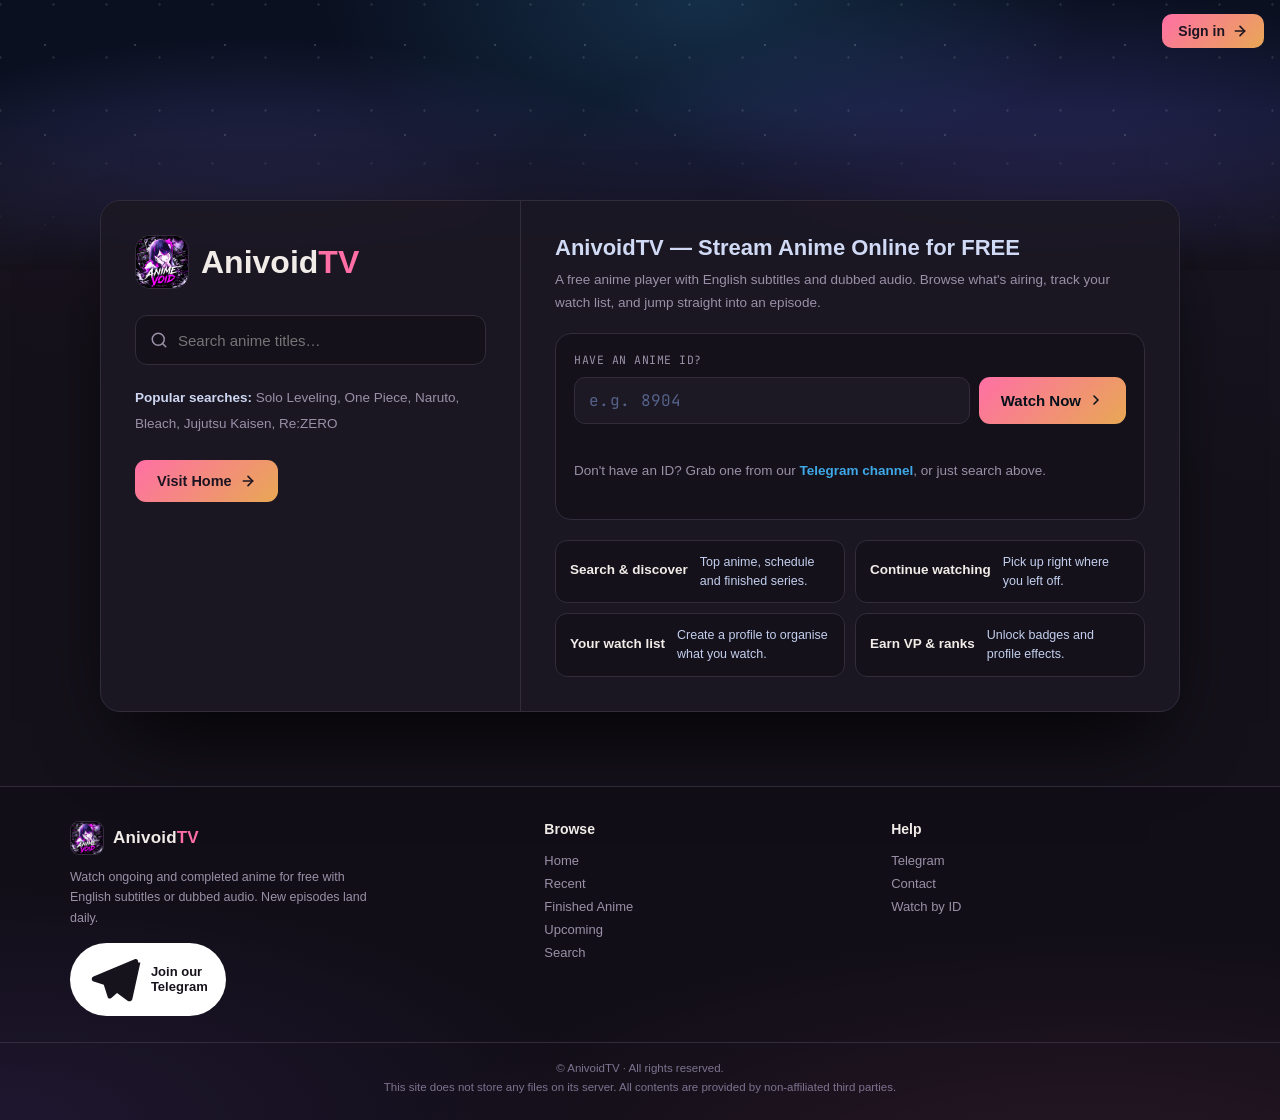
==== commit 5121d0fb: "Qυαɳxι ヅ ⁶⁶⁶" ====
--- a/index.html
+++ b/index.html
@@ -7,15 +7,17 @@
 <link rel="icon" type="image/svg+xml" href="assets/favicon.svg">
 <link rel="apple-touch-icon" href="assets/favicon.svg">
 <link rel="preconnect" href="https://fonts.googleapis.com">
-<link href="https://fonts.googleapis.com/css2?family=Fredoka:wght@500;600;700&family=Inter:wght@400;500;600;700&family=JetBrains+Mono:wght@500&display=swap" rel="stylesheet">
+<link href="https://fonts.googleapis.com/css2?family=Sora:wght@500;600;700&family=Plus+Jakarta+Sans:wght@400;500;600;700&family=JetBrains+Mono:wght@500&display=swap" rel="stylesheet">
 <link rel="stylesheet" href="assets/style.css">
 <link rel="stylesheet" href="assets/site.css">
+<link rel="stylesheet" href="assets/effects.css">
+<link rel="stylesheet" href="assets/theme.css">
 <style>
   body{ display:flex; flex-direction:column; min-height:100vh; }
   .banner{ position:relative; height:clamp(150px,26vw,270px); overflow:hidden; background:
-    radial-gradient(ellipse 520px 260px at 20% 110%, #ff6fa566, transparent),
-    radial-gradient(ellipse 560px 280px at 82% 100%, #8b5cf666, transparent),
-    radial-gradient(ellipse 380px 200px at 55% 0%, #3fa8e833, transparent), #19131f; }
+    radial-gradient(ellipse 520px 260px at 20% 110%, #8a7bff66, transparent),
+    radial-gradient(ellipse 560px 280px at 82% 100%, #7c6bff66, transparent),
+    radial-gradient(ellipse 380px 200px at 55% 0%, #3fa8e833, transparent), #0a1020; }
   .banner::before{ content:""; position:absolute; inset:0; background-image:radial-gradient(#ffffff55 1px,transparent 1.5px),radial-gradient(#ffffff33 1px,transparent 1.5px); background-size:90px 90px,53px 53px; background-position:0 0,27px 31px; opacity:.5; }
   .banner::after{ content:""; position:absolute; inset:auto 0 0 0; height:60%; background:linear-gradient(0deg,var(--bg),transparent); }
   .banner .petal{ top:-20px; font-size:18px; }
@@ -31,27 +33,27 @@
   .s-box svg{ width:18px; height:18px; color:var(--muted); }
   .s-box input{ flex:1; background:none; border:0; outline:none; color:var(--text); font-size:15px; font-family:var(--font-body); min-width:0; }
   .popular{ margin-top:20px; font-size:13.5px; line-height:1.9; color:var(--muted); }
-  .popular b{ color:#d8d2e0; }
+  .popular b{ color:#cdd7f2; }
   .popular a{ color:var(--text); font-weight:500; } .popular a:hover{ color:var(--blush); }
   .home-cta{ margin-top:24px; }
-  .right h2{ font-family:var(--font-display); font-size:22px; font-weight:600; margin:0 0 8px; color:#dcd5e6; }
+  .right h2{ font-family:var(--font-display); font-size:22px; font-weight:600; margin:0 0 8px; color:#d0daf5; }
   .right p{ color:var(--muted); font-size:13.5px; line-height:1.7; margin-bottom:18px; }
   .right h2.sm{ font-size:18px; margin-top:6px; }
   .id-capsule{ background:var(--bg); border:1px solid var(--line); border-radius:16px; padding:18px; margin:6px 0 4px; }
   .id-capsule-label{ font-family:var(--font-mono); font-size:11.5px; color:var(--muted); letter-spacing:.5px; margin-bottom:10px; display:block; }
   .id-entry-row{ display:flex; gap:9px; }
   .id-entry-input{ flex:1; min-width:0; background:var(--bg-raise); border:1.5px solid var(--line); color:var(--text); font-family:var(--font-mono); font-size:16px; letter-spacing:1px; padding:12px 14px; border-radius:11px; outline:none; transition:border-color .15s, box-shadow .15s; }
-  .id-entry-input::placeholder{ color:#635a72; letter-spacing:.3px; }
+  .id-entry-input::placeholder{ color:#55628a; letter-spacing:.3px; }
   .id-entry-input:focus{ border-color:var(--blush); box-shadow:0 0 0 3px var(--blush-dim); }
-  .watch-btn{ background:linear-gradient(135deg,var(--blush),var(--caramel)); border:0; color:#1c1420; font-family:var(--font-display); font-weight:600; font-size:15px; padding:0 22px; border-radius:11px; cursor:pointer; white-space:nowrap; display:flex; align-items:center; gap:7px; transition:transform .12s, opacity .12s; }
+  .watch-btn{ background:linear-gradient(135deg,var(--blush),var(--caramel)); border:0; color:#04101a; font-family:var(--font-display); font-weight:600; font-size:15px; padding:0 22px; border-radius:11px; cursor:pointer; white-space:nowrap; display:flex; align-items:center; gap:7px; transition:transform .12s, opacity .12s; }
   .watch-btn:hover{ transform:translateY(-1px); } .watch-btn:disabled{ opacity:.55; cursor:not-allowed; transform:none; }
   .watch-btn svg{ width:16px; height:16px; }
   .id-status{ margin-top:10px; font-family:var(--font-mono); font-size:12px; color:var(--muted); min-height:16px; }
-  .id-status.err{ color:#ff6b6b; }
+  .id-status.err{ color:#ff6b86; }
   .no-id-note{ font-size:12.5px; color:var(--muted); margin-top:10px; }
   .no-id-note a{ color:var(--telegram); font-weight:600; } .no-id-note a:hover{ text-decoration:underline; }
   .feat{ display:grid; grid-template-columns:repeat(2,minmax(0,1fr)); gap:10px; margin-top:20px; }
-  .feat div{ background:var(--bg); border:1px solid var(--line); border-radius:12px; padding:12px 14px; font-size:12.5px; color:#cfc8da; line-height:1.5; }
+  .feat div{ display:grid; grid-template-columns:auto 1fr; column-gap:12px; align-items:center; background:var(--bg); border:1px solid var(--line); border-radius:12px; padding:12px 14px; font-size:12.5px; color:#c3cfee; line-height:1.5; }
   .feat b{ display:block; font-size:13.5px; margin-bottom:2px; color:var(--text); }
   .top-actions{ position:absolute; top:14px; right:16px; z-index:3; }
   main{ flex:1; padding-bottom:10px; }
@@ -90,7 +92,7 @@
         <span class="id-capsule-label">HAVE AN ANIME ID?</span>
         <div class="id-entry-row">
           <input id="id-entry-input" class="id-entry-input" type="text" inputmode="numeric" placeholder="e.g. 8904">
-          <button id="watch-btn" class="watch-btn" onclick="goWatch()">
+          <button id="watch-btn" class="watch-btn">
             <span>Watch Now</span>
             <svg viewBox="0 0 24 24" fill="none" stroke="currentColor" stroke-width="2.4" stroke-linecap="round" stroke-linejoin="round"><polyline points="9 18 15 12 9 6"></polyline></svg>
           </button>
@@ -100,10 +102,10 @@
       </div>
 
       <div class="feat">
-        <div><b>🔎 Search &amp; discover</b>Top anime, schedule and finished series.</div>
-        <div><b>⏯️ Continue watching</b>Pick up right where you left off.</div>
-        <div><b>📚 Your watch list</b>Create a profile to organise what you watch.</div>
-        <div><b>✨ Earn VP &amp; ranks</b>Unlock badges and profile effects.</div>
+        <div data-ic="search|aqua"><b>Search &amp; discover</b>Top anime, schedule and finished series.</div>
+        <div data-ic="clock|iris"><b>Continue watching</b>Pick up right where you left off.</div>
+        <div data-ic="books|violet"><b>Your watch list</b>Create a profile to organise what you watch.</div>
+        <div data-ic="sparkle|amber"><b>Earn VP &amp; ranks</b>Unlock badges and profile effects.</div>
       </div>
     </div>
   </div>
@@ -112,51 +114,8 @@
 <div id="site-footer"></div>
 
 <script src="assets/nav.js"></script>
+<script src="assets/icons.js"></script>
 <script src="assets/site.js"></script>
-<script>
-  // floating petals on the banner
-  (function(){
-    const b = document.querySelector(".banner");
-    for(let i = 0; i < 12; i++){
-      const s = document.createElement("span");
-      s.className = "petal"; s.textContent = "🌸";
-      s.style.left = (i * 8.5 + 2) + "%"; s.style.animationDuration = (6 + (i % 5) * 2) + "s"; s.style.animationDelay = "-" + (i * 1.1) + "s";
-      b.appendChild(s);
-    }
-  })();
-
-  document.getElementById("s-form").addEventListener("submit", (e) => {
-    e.preventDefault();
-    const q = document.getElementById("s-input").value.trim();
-    if(q) location.href = "search.html?keyword=" + encodeURIComponent(q);
-  });
-
-  // popular searches from the weekly top list (falls back to the static text)
-  fetch("/api/v1/top-ten").then(r => r.ok ? r.json() : null).then(j => {
-    const list = j && j.results && j.results.week;
-    if(!list || !list.length) return;
-    document.getElementById("popular").innerHTML = list.slice(0, 8).map(a => '<a href="search.html?keyword=' + encodeURIComponent(a.title) + '">' + AVTV.esc(a.title) + "</a>").join(", ");
-  }).catch(() => {});
-
-  const input = document.getElementById("id-entry-input");
-  const status = document.getElementById("id-status");
-  const btn = document.getElementById("watch-btn");
-
-  function goWatch(){
-    const id = input.value.trim();
-    if(!id){ status.textContent = "Enter an anime ID first."; status.classList.add("err"); input.focus(); return; }
-    status.classList.remove("err");
-    btn.disabled = true;
-    window.location.href = "watch.html?id=" + encodeURIComponent(id);
-  }
-  input.addEventListener("keydown", (e) => { if(e.key === "Enter") goWatch(); });
-  input.addEventListener("input", () => { status.textContent = ""; status.classList.remove("err"); });
-
-  document.addEventListener("contextmenu", e => e.preventDefault());
-  document.addEventListener("keydown", e => {
-    const k = e.key;
-    if(k === "F12" || (e.ctrlKey && e.shiftKey && (k === "I" || k === "J" || k === "C")) || (e.ctrlKey && k === "U")) e.preventDefault();
-  });
-</script>
+<script src="assets/pages/index.js"></script>
 </body>
 </html>
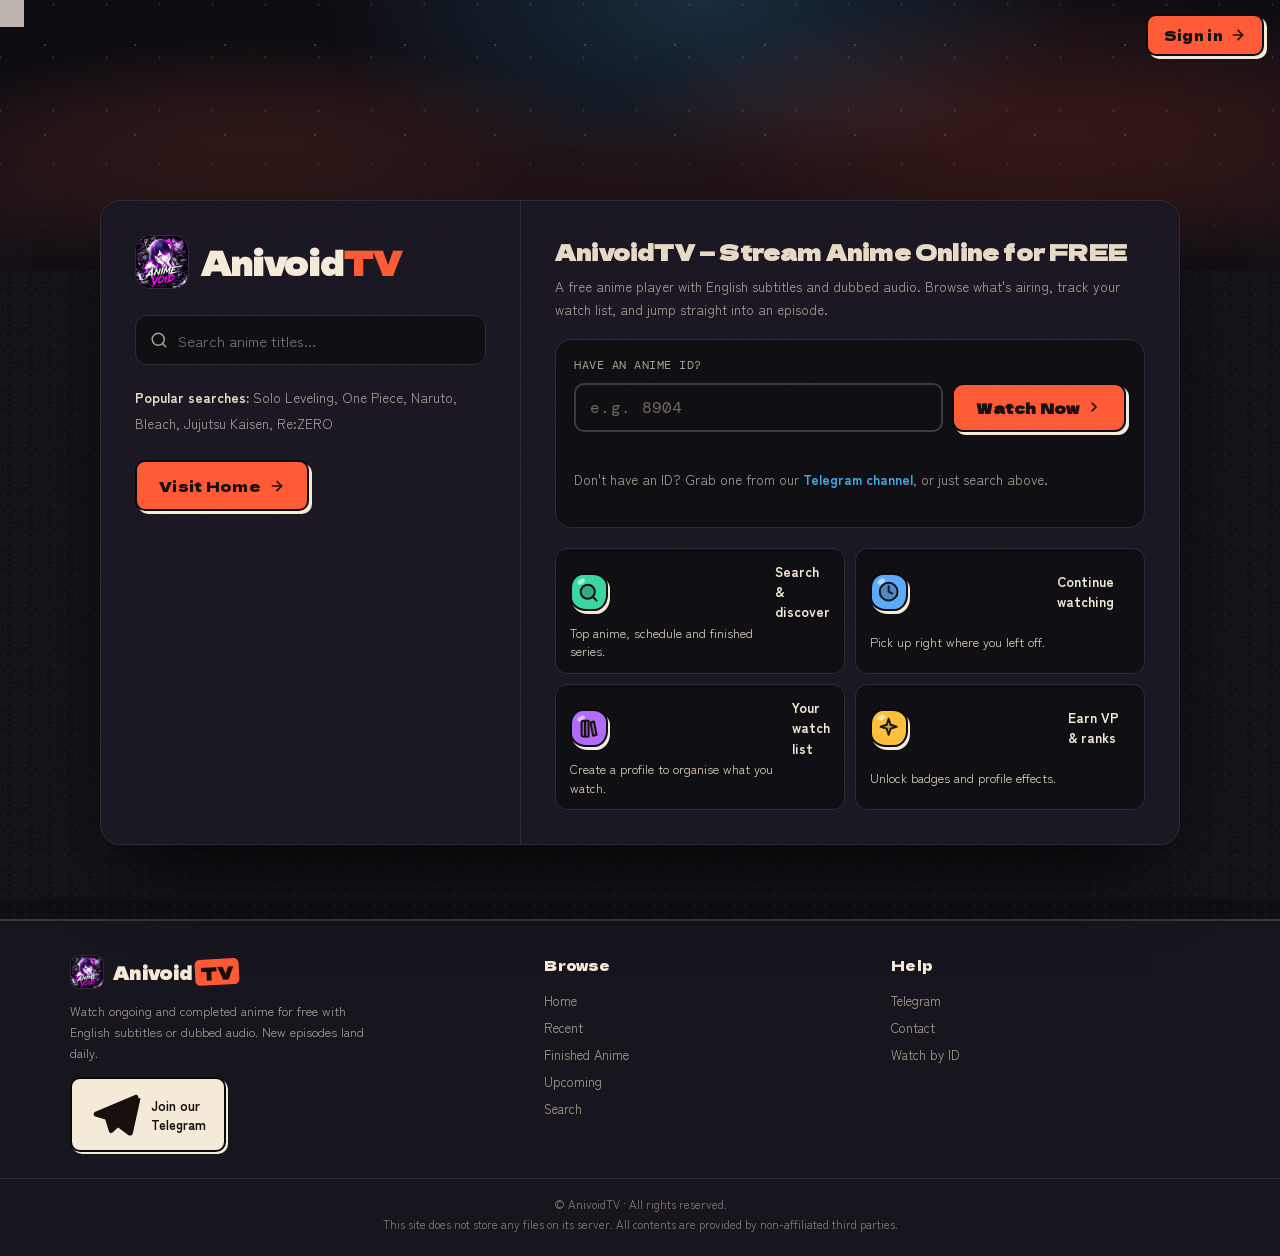
==== commit ad92fe53: "Akane-Ayato" ====
--- a/index.html
+++ b/index.html
@@ -7,17 +7,19 @@
 <link rel="icon" type="image/svg+xml" href="assets/favicon.svg">
 <link rel="apple-touch-icon" href="assets/favicon.svg">
 <link rel="preconnect" href="https://fonts.googleapis.com">
-<link href="https://fonts.googleapis.com/css2?family=Sora:wght@500;600;700&family=Plus+Jakarta+Sans:wght@400;500;600;700&family=JetBrains+Mono:wght@500&display=swap" rel="stylesheet">
+<link href="https://fonts.googleapis.com/css2?family=Dela+Gothic+One&family=Zen+Kaku+Gothic+New:wght@400;500;700;900&family=DM+Mono:wght@400;500&display=swap" rel="stylesheet">
 <link rel="stylesheet" href="assets/style.css">
 <link rel="stylesheet" href="assets/site.css">
 <link rel="stylesheet" href="assets/effects.css">
+<link rel="stylesheet" href="assets/decorations.css">
+<link rel="stylesheet" href="assets/bannerfx.css">
 <link rel="stylesheet" href="assets/theme.css">
 <style>
   body{ display:flex; flex-direction:column; min-height:100vh; }
   .banner{ position:relative; height:clamp(150px,26vw,270px); overflow:hidden; background:
-    radial-gradient(ellipse 520px 260px at 20% 110%, #8a7bff66, transparent),
-    radial-gradient(ellipse 560px 280px at 82% 100%, #7c6bff66, transparent),
-    radial-gradient(ellipse 380px 200px at 55% 0%, #3fa8e833, transparent), #0a1020; }
+    radial-gradient(ellipse 520px 260px at 20% 110%, #ff5a3666, transparent),
+    radial-gradient(ellipse 560px 280px at 82% 100%, #e8482a66, transparent),
+    radial-gradient(ellipse 380px 200px at 55% 0%, #3fa8e833, transparent), #0d0c11; }
   .banner::before{ content:""; position:absolute; inset:0; background-image:radial-gradient(#ffffff55 1px,transparent 1.5px),radial-gradient(#ffffff33 1px,transparent 1.5px); background-size:90px 90px,53px 53px; background-position:0 0,27px 31px; opacity:.5; }
   .banner::after{ content:""; position:absolute; inset:auto 0 0 0; height:60%; background:linear-gradient(0deg,var(--bg),transparent); }
   .banner .petal{ top:-20px; font-size:18px; }
@@ -33,19 +35,19 @@
   .s-box svg{ width:18px; height:18px; color:var(--muted); }
   .s-box input{ flex:1; background:none; border:0; outline:none; color:var(--text); font-size:15px; font-family:var(--font-body); min-width:0; }
   .popular{ margin-top:20px; font-size:13.5px; line-height:1.9; color:var(--muted); }
-  .popular b{ color:#cdd7f2; }
+  .popular b{ color:#e8dcc8; }
   .popular a{ color:var(--text); font-weight:500; } .popular a:hover{ color:var(--blush); }
   .home-cta{ margin-top:24px; }
-  .right h2{ font-family:var(--font-display); font-size:22px; font-weight:600; margin:0 0 8px; color:#d0daf5; }
+  .right h2{ font-family:var(--font-display); font-size:22px; font-weight:600; margin:0 0 8px; color:#e6dac6; }
   .right p{ color:var(--muted); font-size:13.5px; line-height:1.7; margin-bottom:18px; }
   .right h2.sm{ font-size:18px; margin-top:6px; }
   .id-capsule{ background:var(--bg); border:1px solid var(--line); border-radius:16px; padding:18px; margin:6px 0 4px; }
   .id-capsule-label{ font-family:var(--font-mono); font-size:11.5px; color:var(--muted); letter-spacing:.5px; margin-bottom:10px; display:block; }
   .id-entry-row{ display:flex; gap:9px; }
   .id-entry-input{ flex:1; min-width:0; background:var(--bg-raise); border:1.5px solid var(--line); color:var(--text); font-family:var(--font-mono); font-size:16px; letter-spacing:1px; padding:12px 14px; border-radius:11px; outline:none; transition:border-color .15s, box-shadow .15s; }
-  .id-entry-input::placeholder{ color:#55628a; letter-spacing:.3px; }
+  .id-entry-input::placeholder{ color:#6f675c; letter-spacing:.3px; }
   .id-entry-input:focus{ border-color:var(--blush); box-shadow:0 0 0 3px var(--blush-dim); }
-  .watch-btn{ background:linear-gradient(135deg,var(--blush),var(--caramel)); border:0; color:#04101a; font-family:var(--font-display); font-weight:600; font-size:15px; padding:0 22px; border-radius:11px; cursor:pointer; white-space:nowrap; display:flex; align-items:center; gap:7px; transition:transform .12s, opacity .12s; }
+  .watch-btn{ background:linear-gradient(135deg,var(--blush),var(--caramel)); border:0; color:#17100c; font-family:var(--font-display); font-weight:600; font-size:15px; padding:0 22px; border-radius:11px; cursor:pointer; white-space:nowrap; display:flex; align-items:center; gap:7px; transition:transform .12s, opacity .12s; }
   .watch-btn:hover{ transform:translateY(-1px); } .watch-btn:disabled{ opacity:.55; cursor:not-allowed; transform:none; }
   .watch-btn svg{ width:16px; height:16px; }
   .id-status{ margin-top:10px; font-family:var(--font-mono); font-size:12px; color:var(--muted); min-height:16px; }
@@ -53,7 +55,7 @@
   .no-id-note{ font-size:12.5px; color:var(--muted); margin-top:10px; }
   .no-id-note a{ color:var(--telegram); font-weight:600; } .no-id-note a:hover{ text-decoration:underline; }
   .feat{ display:grid; grid-template-columns:repeat(2,minmax(0,1fr)); gap:10px; margin-top:20px; }
-  .feat div{ display:grid; grid-template-columns:auto 1fr; column-gap:12px; align-items:center; background:var(--bg); border:1px solid var(--line); border-radius:12px; padding:12px 14px; font-size:12.5px; color:#c3cfee; line-height:1.5; }
+  .feat div{ display:grid; grid-template-columns:auto 1fr; column-gap:12px; align-items:center; background:var(--bg); border:1px solid var(--line); border-radius:12px; padding:12px 14px; font-size:12.5px; color:#ded2bf; line-height:1.5; }
   .feat b{ display:block; font-size:13.5px; margin-bottom:2px; color:var(--text); }
   .top-actions{ position:absolute; top:14px; right:16px; z-index:3; }
   main{ flex:1; padding-bottom:10px; }
@@ -115,6 +117,9 @@
 
 <script src="assets/nav.js"></script>
 <script src="assets/icons.js"></script>
+<script src="assets/fx-recipes.js"></script>
+<script src="assets/decorations.js"></script>
+<script src="assets/bannerfx.js"></script>
 <script src="assets/site.js"></script>
 <script src="assets/pages/index.js"></script>
 </body>
--- a/assets/style.css
+++ b/assets/style.css
@@ -4,21 +4,21 @@
    ============================================================ */
 
 :root{
-  --bg: #14111a;
-  --bg-raise: #1c1824;
-  --bg-raise-2: #241f2e;
-  --line: #322b3c;
-  --text: #f1ece8;
-  --muted: #9a90a8;
-  --caramel: #e8a854;
-  --blush: #ff6fa5;
-  --blush-dim: #ff6fa533;
-  --kaiju-green: #6fd6a0;
+  --bg: #0f0e13;
+  --bg-raise: #17151d;
+  --bg-raise-2: #201d28;
+  --line: #2e2a39;
+  --text: #f4ead8;
+  --muted: #a89f90;
+  --caramel: #ffbe3b;
+  --blush: #ff5a36;
+  --blush-dim: #ff5a3633;
+  --kaiju-green: #38d6a0;
   --telegram: #3fa8e8;
   --radius: 14px;
-  --font-display: "Fredoka", sans-serif;
-  --font-body: "Inter", sans-serif;
-  --font-mono: "JetBrains Mono", monospace;
+  --font-display: "Dela Gothic One", "Zen Kaku Gothic New", sans-serif;
+  --font-body: "Zen Kaku Gothic New", system-ui, sans-serif;
+  --font-mono: "DM Mono", ui-monospace, monospace;
 }
 
 *{ box-sizing:border-box; margin:0; padding:0; }
@@ -26,8 +26,8 @@
 
 body{
   background:
-    radial-gradient(ellipse 900px 500px at 15% -10%, #3a1f3a55, transparent),
-    radial-gradient(ellipse 700px 500px at 100% 0%, #2a2a4a44, transparent),
+    radial-gradient(ellipse 900px 500px at 15% -10%, #2a141055, transparent),
+    radial-gradient(ellipse 700px 500px at 100% 0%, #10302a44, transparent),
     var(--bg);
   color:var(--text);
   font-family:var(--font-body);
@@ -346,7 +346,7 @@
 .primary-btn{
   background: linear-gradient(135deg, var(--blush), var(--caramel));
   border:0;
-  color:#1c1420;
+  color:#17100c;
   font-family:var(--font-display);
   font-weight:600;
   font-size:15px;
--- a/assets/site.css
+++ b/assets/site.css
@@ -3,7 +3,7 @@
    Loaded after style.css on every page.
    ============================================================ */
 :root{
-  --ok:#6fd6a0; --warn:#e8a854; --danger:#ff6b6b;
+  --ok:#38d6a0; --warn:#ffbe3b; --danger:#ff6b86;
   --glass:rgba(28,24,36,.92);
 }
 .sr-only{ position:absolute; width:1px; height:1px; overflow:hidden; clip:rect(0 0 0 0); white-space:nowrap; }
@@ -14,7 +14,7 @@
   padding:10px 16px; border-radius:11px; transition:border-color .15s, transform .12s, background .15s, opacity .15s; white-space:nowrap; }
 .btn:hover:not(:disabled){ border-color:var(--blush); background:var(--bg-raise-2); transform:translateY(-1px); }
 .btn:disabled{ opacity:.5; cursor:not-allowed; }
-.btn.primary{ background:linear-gradient(135deg,var(--blush),var(--caramel)); color:#1c1420; border:0; font-family:var(--font-display); font-size:14.5px; }
+.btn.primary{ background:linear-gradient(135deg,var(--blush),var(--caramel)); color:#17100c; border:0; font-family:var(--font-display); font-size:14.5px; }
 .btn.ghost{ background:transparent; }
 .btn.danger:hover:not(:disabled){ border-color:var(--danger); color:var(--danger); }
 .btn.sm{ padding:7px 12px; font-size:12.5px; border-radius:9px; }
@@ -32,34 +32,17 @@
 .hint{ font-size:12px; color:var(--muted); margin:-6px 0 12px; line-height:1.5; }
 
 /* ---------- avatars + frames (pure CSS profile-picture effects) ---------- */
-.av{ --s:40px; position:relative; width:var(--s); height:var(--s); flex-shrink:0; display:inline-block; }
-.av-in{ position:absolute; inset:0; border-radius:50%; display:flex; align-items:center; justify-content:center; overflow:hidden;
-  font-family:var(--font-display); font-weight:600; color:#fff; font-size:calc(var(--s) * .44); text-shadow:0 1px 3px #0006;
-  box-shadow:inset 0 0 0 1px #ffffff22; }
-.av-ring{ position:absolute; inset:-4px; border-radius:50%; pointer-events:none; display:none;
-  -webkit-mask:radial-gradient(farthest-side,transparent calc(100% - 3.5px),#000 calc(100% - 3px)); mask:radial-gradient(farthest-side,transparent calc(100% - 3.5px),#000 calc(100% - 3px)); }
-.bg0{ background:linear-gradient(135deg,#ff6fa5,#e8a854);} .bg1{ background:linear-gradient(135deg,#6fd6a0,#3fa8e8);}
-.bg2{ background:linear-gradient(135deg,#8b5cf6,#ff6fa5);} .bg3{ background:linear-gradient(135deg,#3fa8e8,#6366f1);}
+.bg0{ background:linear-gradient(135deg,#ff5a36,#ffbe3b);} .bg1{ background:linear-gradient(135deg,#38d6a0,#3fa8e8);}
+.bg2{ background:linear-gradient(135deg,#e8482a,#ff5a36);} .bg3{ background:linear-gradient(135deg,#3fa8e8,#6366f1);}
 .bg4{ background:linear-gradient(135deg,#f97316,#ef4444);} .bg5{ background:linear-gradient(135deg,#14b8a6,#84cc16);}
-.bg6{ background:linear-gradient(135deg,#ec4899,#8b5cf6);} .bg7{ background:linear-gradient(135deg,#475569,#1e293b);}
+.bg6{ background:linear-gradient(135deg,#ec4899,#e8482a);} .bg7{ background:linear-gradient(135deg,#475569,#1e293b);}
 .bg8{ background:linear-gradient(135deg,#eab308,#f97316);} .bg9{ background:linear-gradient(135deg,#22d3ee,#3b82f6);}
 .bg10{ background:linear-gradient(135deg,#a855f7,#312e81);} .bg11{ background:linear-gradient(135deg,#f472b6,#fb7185);}
 @keyframes spin{ to{ transform:rotate(360deg); } }
-@keyframes pulseGlow{ 0%,100%{ box-shadow:0 0 6px 1px var(--blush-dim);} 50%{ box-shadow:0 0 16px 4px #ff6fa588; } }
-@keyframes floaty{ 0%,100%{ transform:translateY(0) rotate(0);} 50%{ transform:translateY(-3px) rotate(12deg);} }
-.frame-glow .av-in{ animation:pulseGlow 2.4s ease-in-out infinite; }
-.frame-sakura .av-ring,.frame-neon .av-ring,.frame-flame .av-ring,.frame-galaxy .av-ring,.frame-rainbow .av-ring{ display:block; animation:spin 6s linear infinite; }
-.frame-sakura .av-ring{ background:conic-gradient(#ffb3d1,#ff6fa5,#ffd1e3,#ff6fa5,#ffb3d1); }
-.frame-neon .av-ring{ background:conic-gradient(#00f0ff,#7a5cff,#ff3df2,#00f0ff); filter:drop-shadow(0 0 4px #00f0ff); }
-.frame-flame .av-ring{ background:conic-gradient(#ffd23f,#ff7a18,#e63946,#ff7a18,#ffd23f); animation-duration:3s; filter:drop-shadow(0 0 5px #ff7a18); }
-.frame-galaxy .av-ring{ background:conic-gradient(#6d28d9,#22d3ee,#a78bfa,#f0abfc,#6d28d9); animation-duration:9s; filter:drop-shadow(0 0 5px #8b5cf6); }
-.frame-rainbow .av-ring{ background:conic-gradient(red,orange,yellow,lime,cyan,blue,magenta,red); animation-duration:4s; }
-.frame-sakura::after,.frame-flame::after,.frame-galaxy::after{ position:absolute; top:-7px; right:-5px; font-size:calc(var(--s) * .32); animation:floaty 2.6s ease-in-out infinite; pointer-events:none; }
-.frame-sakura::after{ content:"🌸"; } .frame-flame::after{ content:"🔥"; } .frame-galaxy::after{ content:"✨"; }
 
 /* ---------- nav profile button + dropdown ---------- */
 .nav-slot{ position:relative; display:flex; align-items:center; }
-.signin-btn{ display:inline-flex; align-items:center; gap:7px; background:linear-gradient(135deg,var(--blush),var(--caramel)); color:#1c1420; border:0;
+.signin-btn{ display:inline-flex; align-items:center; gap:7px; background:linear-gradient(135deg,var(--blush),var(--caramel)); color:#17100c; border:0;
   font-family:var(--font-display); font-weight:600; font-size:14px; padding:9px 16px; border-radius:10px; cursor:pointer; transition:transform .12s; }
 .signin-btn:hover{ transform:translateY(-1px); }
 .signin-btn svg{ width:16px; height:16px; }
@@ -74,8 +57,8 @@
 .pm-link{ display:flex; align-items:center; gap:11px; padding:10px 12px; border-radius:9px; font-size:13.5px; font-weight:500; color:var(--text); width:100%; background:none; border:0; cursor:pointer; text-align:left; }
 .pm-link:hover{ background:var(--bg-raise-2); }
 .pm-link svg{ width:16px; height:16px; color:var(--muted); flex-shrink:0; }
-.pm-link .soon{ margin-left:auto; font-family:var(--font-mono); font-size:9.5px; color:var(--caramel); border:1px solid #e8a85455; padding:1px 6px; border-radius:99px; }
-.pm-link.out{ border-top:1px solid var(--line); border-radius:0 0 9px 9px; margin-top:4px; color:#ffb1b1; }
+.pm-link .soon{ margin-left:auto; font-family:var(--font-mono); font-size:9.5px; color:var(--caramel); border:1px solid #ffbe3b55; padding:1px 6px; border-radius:99px; }
+.pm-link.out{ border-top:1px solid var(--line); border-radius:0 0 9px 9px; margin-top:4px; color:#ffb4c2; }
 
 /* ---------- auth popup ---------- */
 .auth-overlay{ position:fixed; inset:0; z-index:200; background:#0a0810d9; backdrop-filter:blur(4px); display:flex; align-items:center; justify-content:center;
@@ -84,21 +67,22 @@
 .auth-modal{ position:relative; width:min(760px,100%); display:grid; grid-template-columns:300px 1fr; background:var(--bg-raise); border:1px solid var(--line);
   border-radius:18px; overflow:hidden; box-shadow:0 40px 80px -20px #000; transform:translateY(14px) scale(.98); transition:transform .25s cubic-bezier(.16,.84,.44,1); margin:auto; }
 .auth-overlay.open .auth-modal{ transform:none; }
-.auth-art{ position:relative; background:radial-gradient(ellipse at 30% 20%,#ff6fa544,transparent 60%),radial-gradient(ellipse at 80% 90%,#8b5cf655,transparent 55%),#1a1522;
+.auth-art{ position:relative; background:radial-gradient(ellipse at 30% 20%,#ff5a3644,transparent 60%),radial-gradient(ellipse at 80% 90%,#e8482a55,transparent 55%),#13111a;
   display:flex; flex-direction:column; align-items:center; justify-content:center; gap:14px; padding:28px; text-align:center; overflow:hidden; }
-.auth-art img{ width:96px; height:96px; border-radius:24px; object-fit:cover; border:2px solid #ffffff22; box-shadow:0 18px 40px -10px #ff6fa588; }
+.auth-art img{ width:96px; height:96px; border-radius:24px; object-fit:cover; border:2px solid #ffffff22; box-shadow:0 18px 40px -10px #ff5a3688; }
 .auth-art h3{ font-family:var(--font-display); font-size:22px; }
 .auth-art h3 span{ color:var(--blush); }
 .auth-art p{ color:var(--muted); font-size:13px; line-height:1.55; max-width:24ch; }
-.auth-art ul{ list-style:none; font-size:12.5px; color:#d8d2e0; display:flex; flex-direction:column; gap:7px; margin-top:4px; text-align:left; }
-.petal{ position:absolute; top:-20px; font-size:16px; opacity:.7; animation:fall linear infinite; pointer-events:none; }
-@keyframes fall{ to{ transform:translateY(520px) rotate(300deg); opacity:0; } }
+.auth-art li{ display:flex; align-items:center; gap:10px; }
+.auth-art ul{ list-style:none; font-size:12.5px; color:#e8dcc8; display:flex; flex-direction:column; gap:9px; margin-top:6px; text-align:left; }
+.auth-art li{ display:flex; align-items:center; gap:10px; }
+
 .auth-body{ padding:30px 30px 24px; min-width:0; }
 .auth-body h2{ font-family:var(--font-display); font-size:28px; margin-bottom:2px; }
 .auth-body .sub{ color:var(--muted); font-size:13px; margin-bottom:18px; }
 .auth-x{ position:absolute; top:12px; right:14px; z-index:2; background:none; border:0; color:var(--muted); font-size:24px; line-height:1; cursor:pointer; width:34px; height:34px; border-radius:50%; }
 .auth-x:hover{ background:var(--bg-raise-2); color:var(--text); }
-.auth-notice{ background:var(--blush-dim); border:1px solid #ff6fa555; color:#ffd1e3; font-size:12.5px; padding:9px 12px; border-radius:10px; margin-bottom:14px; display:none; }
+.auth-notice{ background:var(--blush-dim); border:1px solid #ff5a3655; color:#ffd9cf; font-size:12.5px; padding:9px 12px; border-radius:10px; margin-bottom:14px; display:none; }
 .auth-msg{ min-height:18px; font-size:12.5px; margin:2px 0 10px; color:var(--danger); }
 .auth-msg.ok{ color:var(--ok); }
 .captcha-row{ display:flex; gap:8px; align-items:stretch; margin-bottom:10px; }
@@ -129,15 +113,15 @@
 
 /* ---------- footer ---------- */
 .site-footer{ margin-top:64px; position:relative; border-top:1px solid var(--line); background:
-  radial-gradient(ellipse 700px 260px at 85% 120%,#ff6fa518,transparent),radial-gradient(ellipse 600px 240px at 0% 100%,#8b5cf61c,transparent),#110e17; }
+  radial-gradient(ellipse 700px 260px at 85% 120%,#ff5a3618,transparent),radial-gradient(ellipse 600px 240px at 0% 100%,#e8482a1c,transparent),#09080c; }
 .sf-inner{ max-width:1180px; margin:0 auto; padding:34px 20px 26px; display:grid; grid-template-columns:1.4fr 1fr 1fr; gap:28px; }
 .sf-brand .logo{ margin-bottom:12px; }
 .sf-brand p{ color:var(--muted); font-size:12.5px; line-height:1.65; max-width:44ch; }
-.sf-join{ display:inline-flex; align-items:center; gap:8px; margin-top:14px; background:#fff; color:#17131d; font-weight:600; font-size:13px; padding:9px 18px; border-radius:99px; }
+.sf-join{ display:inline-flex; align-items:center; gap:8px; margin-top:14px; background:#fff; color:#0d0c11; font-weight:600; font-size:13px; padding:9px 18px; border-radius:99px; }
 .sf-col h4{ font-family:var(--font-display); font-size:14px; margin-bottom:12px; }
 .sf-col a{ display:block; color:var(--muted); font-size:13px; padding:4px 0; transition:color .15s; }
 .sf-col a:hover{ color:var(--blush); }
-.sf-bottom{ border-top:1px solid var(--line); text-align:center; padding:16px 20px 22px; color:#7d7390; font-size:11.5px; line-height:1.7; }
+.sf-bottom{ border-top:1px solid var(--line); text-align:center; padding:16px 20px 22px; color:#857b6f; font-size:11.5px; line-height:1.7; }
 @media (max-width:760px){ .sf-inner{ grid-template-columns:1fr 1fr; } .sf-brand{ grid-column:1/-1; } }
 
 /* ---------- anime status chips for list buttons ---------- */
@@ -148,10 +132,10 @@
 .list-menu button{ display:flex; align-items:center; gap:10px; width:100%; background:none; border:0; color:var(--text); padding:10px 12px; border-radius:8px; cursor:pointer; font-size:13.5px; text-align:left; }
 .list-menu button:hover{ background:var(--bg-raise-2); }
 .list-menu button.on{ color:var(--blush); }
-.list-menu button.on::after{ content:"✓"; margin-left:auto; }
+.list-menu button.on::after{ content:""; margin-left:auto; width:9px; height:5px; border-left:2px solid currentColor; border-bottom:2px solid currentColor; transform:rotate(-45deg) translateY(-2px); }
 .list-menu .dot{ width:9px; height:9px; border-radius:50%; }
-.list-menu .rm{ border-top:1px solid var(--line); border-radius:0 0 8px 8px; margin-top:4px; color:#ffb1b1; }
-.st-watching{ background:#3fa8e8;} .st-completed{ background:#6fd6a0;} .st-on_hold{ background:#e8a854;} .st-dropped{ background:#ff6b6b;} .st-plan_to_watch{ background:#9a90a8;}
+.list-menu .rm{ border-top:1px solid var(--line); border-radius:0 0 8px 8px; margin-top:4px; color:#ffb4c2; }
+.st-watching{ background:#3fa8e8;} .st-completed{ background:#38d6a0;} .st-on_hold{ background:#ffbe3b;} .st-dropped{ background:#ff6b86;} .st-plan_to_watch{ background:#a89f90;}
 
 /* ---------- comments ---------- */
 .comments{ margin-top:44px; }
@@ -173,8 +157,8 @@
 .cm-meta{ display:flex; flex-wrap:wrap; gap:8px; align-items:baseline; font-size:12px; color:var(--muted); }
 .cm-meta a{ color:var(--text); font-weight:700; font-size:13.5px; }
 .cm-meta a:hover{ color:var(--blush); }
-.rank-pill{ font-family:var(--font-mono); font-size:10px; padding:2px 8px; border-radius:99px; border:1px solid #ff6fa544; color:var(--blush); }
-.cm-text{ margin:6px 0 8px; font-size:14px; line-height:1.6; white-space:pre-wrap; word-break:break-word; color:#e6e0ee; }
+.rank-pill{ font-family:var(--font-mono); font-size:10px; padding:2px 8px; border-radius:99px; border:1px solid #ff5a3644; color:var(--blush); }
+.cm-text{ margin:6px 0 8px; font-size:14px; line-height:1.6; white-space:pre-wrap; word-break:break-word; color:#ebdfcb; }
 .cm-actions{ display:flex; gap:14px; align-items:center; font-size:12px; color:var(--muted); }
 .cm-actions button{ background:none; border:0; color:inherit; cursor:pointer; display:inline-flex; align-items:center; gap:5px; font-size:12px; padding:2px 0; }
 .cm-actions button:hover{ color:var(--text); } .cm-actions button.on{ color:var(--blush); }
@@ -196,9 +180,19 @@
 .cw-card:hover .cw-link img{ transform:scale(1.05); }
 .cw-link::after{ content:""; position:absolute; inset:0; background:linear-gradient(180deg,transparent 40%,#000a); }
 .cw-ep{ position:absolute; left:8px; bottom:8px; z-index:2; font-family:var(--font-mono); font-size:11px; background:#000a; border:1px solid #ffffff22; padding:3px 8px; border-radius:99px; }
-.cw-play{ position:absolute; z-index:2; right:8px; bottom:8px; width:30px; height:30px; border-radius:50%; background:linear-gradient(135deg,var(--blush),var(--caramel)); color:#1c1420; display:flex; align-items:center; justify-content:center; }
+.cw-play{ position:absolute; z-index:2; right:8px; bottom:8px; width:30px; height:30px; border-radius:50%; background:linear-gradient(135deg,var(--blush),var(--caramel)); color:#17100c; display:flex; align-items:center; justify-content:center; }
 .cw-play svg{ width:13px; height:13px; margin-left:2px; }
 .cw-x{ position:absolute; top:7px; right:7px; z-index:3; width:26px; height:26px; border-radius:50%; background:#000b; border:1px solid #ffffff2a; color:#fff; cursor:pointer; font-size:11px; opacity:.85; transition:background .15s, transform .15s; }
 .cw-x:hover{ background:var(--danger); transform:scale(1.1); }
 .cw-title{ font-size:13px; font-weight:600; line-height:1.3; display:-webkit-box; -webkit-line-clamp:1; -webkit-box-orient:vertical; overflow:hidden; }
 .cw-title:hover{ color:var(--blush); }
+
+/* comments v2 */
+.cm.cardfx{ border:1px solid var(--line); background:var(--bg-raise); border-radius:16px; padding:14px; margin-bottom:12px; transition:transform .15s; }
+.cm-replies .cm.cardfx{ margin:8px 0 0; padding:10px 12px; }
+.cm-replies{ border-left:0!important; padding-left:0!important; }
+.cm-compose .cm-who{ margin-bottom:8px; font-size:14px; }
+.cm-compose .row{ gap:10px; }
+.cm-compose .row #cm-left{ margin-left:auto; }
+.attached{ display:flex; align-items:center; gap:12px; margin:8px 0; }
+.cm-compose textarea{ background:var(--bg)!important; }
--- a/assets/effects.css
+++ b/assets/effects.css
@@ -0,0 +1,67 @@
+/* GENERATED by tools/gen_effects.py. Do not edit by hand. Name effects + card styles only; decorations and banner scenes are SVG built by decorations.js / bannerfx.js */
+
+/* ---- name effects (.nm) ---- */
+.nm{font-weight:700;position:relative;display:inline-block;max-width:100%;overflow:hidden;text-overflow:ellipsis;white-space:nowrap;vertical-align:bottom}
+.nm[class*="fx-name-grad"],.nm[class*="fx-name-shimmer"],.nm.fx-name-rainbow,.nm.fx-name-metal_gold{-webkit-background-clip:text;background-clip:text;color:transparent;-webkit-text-fill-color:transparent}
+@keyframes nmFlow{to{background-position:200% 0}}
+@keyframes nmGlow{0%,100%{text-shadow:0 0 4px var(--c),0 0 9px var(--c)}50%{text-shadow:0 0 8px var(--c),0 0 22px var(--c),0 0 34px var(--c)}}
+@keyframes nmShimmer{from{background-position:150% 0}to{background-position:-50% 0}}
+@keyframes nmFlicker{0%,19%,22%,62%,64%,100%{opacity:1}20%,21%,63%{opacity:.45}}
+@keyframes nmGlitchA{0%,90%,100%{transform:translate(0);clip-path:inset(0 0 0 0)}92%{transform:translate(-2px,1px);clip-path:inset(10% 0 55% 0)}95%{transform:translate(2px,-1px);clip-path:inset(60% 0 8% 0)}}
+@keyframes nmGlitchB{0%,88%,100%{transform:translate(0);clip-path:inset(0 0 0 0)}90%{transform:translate(2px,0);clip-path:inset(45% 0 20% 0)}94%{transform:translate(-2px,1px);clip-path:inset(5% 0 70% 0)}}
+@keyframes nmMetal{to{background-position:0 200%}}
+
+.nm.fx-name-grad_aurora{background-image:linear-gradient(90deg,#4ff0d2,#8a7bff,#ff5fa8,#4ff0d2);background-size:200% auto;animation:nmFlow 4s linear infinite}
+.nm.fx-name-grad_ember{background-image:linear-gradient(90deg,#ffd23f,#ff7a18,#e63946,#ffd23f);background-size:200% auto;animation:nmFlow 4s linear infinite}
+.nm.fx-name-grad_ocean{background-image:linear-gradient(90deg,#00e5ff,#2979ff,#7c4dff,#00e5ff);background-size:200% auto;animation:nmFlow 4s linear infinite}
+.nm.fx-name-grad_toxic{background-image:linear-gradient(90deg,#b6ff3b,#00e676,#00bfa5,#b6ff3b);background-size:200% auto;animation:nmFlow 4s linear infinite}
+.nm.fx-name-grad_royal{background-image:linear-gradient(90deg,#fff3b0,#ffd700,#b8860b,#fff3b0);background-size:200% auto;animation:nmFlow 4s linear infinite}
+.nm.fx-name-grad_frost{background-image:linear-gradient(90deg,#ffffff,#7fd8ff,#c9f0ff,#ffffff);background-size:200% auto;animation:nmFlow 4s linear infinite}
+.nm.fx-name-grad_sunset{background-image:linear-gradient(90deg,#ffb347,#ff6a88,#ff9a8b,#ffb347);background-size:200% auto;animation:nmFlow 4s linear infinite}
+.nm.fx-name-grad_candy{background-image:linear-gradient(90deg,#ff8ad8,#8ad6ff,#fff08a,#ff8ad8);background-size:200% auto;animation:nmFlow 4s linear infinite}
+.nm.fx-name-grad_mint{background-image:linear-gradient(90deg,#e8fff5,#3ddbb0,#a8ffd9,#e8fff5);background-size:200% auto;animation:nmFlow 4s linear infinite}
+.nm.fx-name-grad_violet{background-image:linear-gradient(90deg,#ff9ae6,#8a3dff,#d6a8ff,#ff9ae6);background-size:200% auto;animation:nmFlow 4s linear infinite}
+.nm.fx-name-glow_aqua{--c:#4ff0d2;color:#fff;animation:nmGlow 2.6s ease-in-out infinite}
+.nm.fx-name-glow_rose{--c:#ff5fa8;color:#fff;animation:nmGlow 2.6s ease-in-out infinite}
+.nm.fx-name-glow_gold{--c:#ffd23f;color:#fff;animation:nmGlow 2.6s ease-in-out infinite}
+.nm.fx-name-glow_lime{--c:#b6ff3b;color:#fff;animation:nmGlow 2.6s ease-in-out infinite}
+.nm.fx-name-glow_violet{--c:#a78bff;color:#fff;animation:nmGlow 2.6s ease-in-out infinite}
+.nm.fx-name-glow_white{--c:#ffffff;color:#fff;animation:nmGlow 2.6s ease-in-out infinite}
+.nm.fx-name-shimmer_aqua{background-image:linear-gradient(110deg,#4ff0d2 38%,#fff 50%,#4ff0d2 62%);background-size:250% 100%;animation:nmShimmer 2.8s linear infinite}
+.nm.fx-name-shimmer_rose{background-image:linear-gradient(110deg,#ff5fa8 38%,#fff 50%,#ff5fa8 62%);background-size:250% 100%;animation:nmShimmer 2.8s linear infinite}
+.nm.fx-name-shimmer_gold{background-image:linear-gradient(110deg,#ffd23f 38%,#fff 50%,#ffd23f 62%);background-size:250% 100%;animation:nmShimmer 2.8s linear infinite}
+.nm.fx-name-shimmer_violet{background-image:linear-gradient(110deg,#a78bff 38%,#fff 50%,#a78bff 62%);background-size:250% 100%;animation:nmShimmer 2.8s linear infinite}
+.nm.fx-name-flicker_aqua{color:#4ff0d2;text-shadow:0 0 3px #4ff0d2,0 0 10px #4ff0d2,0 0 22px #4ff0d2;animation:nmFlicker 3.4s infinite}
+.nm.fx-name-flicker_rose{color:#ff5fa8;text-shadow:0 0 3px #ff5fa8,0 0 10px #ff5fa8,0 0 22px #ff5fa8;animation:nmFlicker 3.4s infinite}
+.nm.fx-name-flicker_lime{color:#b6ff3b;text-shadow:0 0 3px #b6ff3b,0 0 10px #b6ff3b,0 0 22px #b6ff3b;animation:nmFlicker 3.4s infinite}
+.nm.fx-name-glitch_aqua{color:#fff;overflow:visible}.nm.fx-name-glitch_aqua::before,.nm.fx-name-glitch_aqua::after{content:attr(data-text);position:absolute;left:0;top:0;width:100%;overflow:hidden}.nm.fx-name-glitch_aqua::before{color:#4ff0d2;animation:nmGlitchA 3s infinite}.nm.fx-name-glitch_aqua::after{color:#ff3df2;animation:nmGlitchB 3.4s infinite}
+.nm.fx-name-glitch_rose{color:#fff;overflow:visible}.nm.fx-name-glitch_rose::before,.nm.fx-name-glitch_rose::after{content:attr(data-text);position:absolute;left:0;top:0;width:100%;overflow:hidden}.nm.fx-name-glitch_rose::before{color:#ff5fa8;animation:nmGlitchA 3s infinite}.nm.fx-name-glitch_rose::after{color:#ff3df2;animation:nmGlitchB 3.4s infinite}
+.nm.fx-name-rainbow{background-image:linear-gradient(90deg,red,orange,yellow,lime,cyan,blue,magenta,red);background-size:300% auto;animation:nmFlow 5s linear infinite}
+.nm.fx-name-metal_gold{background-image:linear-gradient(180deg,#fff7c2 0%,#f5c542 30%,#b8860b 50%,#ffe58f 70%,#fff7c2 100%);background-size:100% 200%;animation:nmMetal 3s linear infinite;filter:drop-shadow(0 1px 0 #6b4a00)}
+.nm.fx-name-outline{color:transparent;-webkit-text-stroke:1px #4ff0d2;text-shadow:0 0 10px #4ff0d288}
+
+/* ---- card styles (apply to .cardfx containers) ---- */
+@keyframes cardFlow{to{background-position:300% 0}}
+@keyframes cardHolo{from{background-position:0 0}to{background-position:300% 0}}
+
+.cardfx.fx-card-gborder_aurora{border:1px solid transparent;background:linear-gradient(var(--bg-raise),var(--bg-raise)) padding-box,linear-gradient(135deg,#4ff0d2,#8a7bff,#ff5fa8) border-box;box-shadow:0 0 28px -12px #8a7bffcc}
+.cardfx.fx-card-gborder_ember{border:1px solid transparent;background:linear-gradient(var(--bg-raise),var(--bg-raise)) padding-box,linear-gradient(135deg,#ffd23f,#ff7a18,#e63946) border-box;box-shadow:0 0 28px -12px #ff7a18cc}
+.cardfx.fx-card-gborder_ocean{border:1px solid transparent;background:linear-gradient(var(--bg-raise),var(--bg-raise)) padding-box,linear-gradient(135deg,#00e5ff,#2979ff,#7c4dff) border-box;box-shadow:0 0 28px -12px #2979ffcc}
+.cardfx.fx-card-gborder_violet{border:1px solid transparent;background:linear-gradient(var(--bg-raise),var(--bg-raise)) padding-box,linear-gradient(135deg,#ff9ae6,#8a3dff,#d6a8ff) border-box;box-shadow:0 0 28px -12px #8a3dffcc}
+.cardfx.fx-card-gborder_mint{border:1px solid transparent;background:linear-gradient(var(--bg-raise),var(--bg-raise)) padding-box,linear-gradient(135deg,#e8fff5,#3ddbb0,#a8ffd9) border-box;box-shadow:0 0 28px -12px #3ddbb0cc}
+.cardfx.fx-card-gborder_sunset{border:1px solid transparent;background:linear-gradient(var(--bg-raise),var(--bg-raise)) padding-box,linear-gradient(135deg,#ffb347,#ff6a88,#ff9a8b) border-box;box-shadow:0 0 28px -12px #ff6a88cc}
+.cardfx.fx-card-glass_aqua{background:linear-gradient(135deg,#4ff0d222,transparent 60%),rgba(255,255,255,.04);border:1px solid #4ff0d255;-webkit-backdrop-filter:blur(10px);backdrop-filter:blur(10px)}
+.cardfx.fx-card-glass_rose{background:linear-gradient(135deg,#ff5fa822,transparent 60%),rgba(255,255,255,.04);border:1px solid #ff5fa855;-webkit-backdrop-filter:blur(10px);backdrop-filter:blur(10px)}
+.cardfx.fx-card-glass_violet{background:linear-gradient(135deg,#a78bff22,transparent 60%),rgba(255,255,255,.04);border:1px solid #a78bff55;-webkit-backdrop-filter:blur(10px);backdrop-filter:blur(10px)}
+.cardfx.fx-card-holo_aurora{background:linear-gradient(115deg,var(--bg-raise) 28%,#4ff0d233 42%,#8a7bff33 52%,#ff5fa833 62%,var(--bg-raise) 76%);background-size:300% 100%;animation:cardHolo 7s linear infinite;border:1px solid #8a7bff77}
+.cardfx.fx-card-holo_candy{background:linear-gradient(115deg,var(--bg-raise) 28%,#ff8ad833 42%,#8ad6ff33 52%,#fff08a33 62%,var(--bg-raise) 76%);background-size:300% 100%;animation:cardHolo 7s linear infinite;border:1px solid #8ad6ff77}
+.cardfx.fx-card-neon_aqua{border:1px solid #4ff0d2;box-shadow:0 0 0 1px #4ff0d233,0 0 20px -3px #4ff0d277,inset 0 0 22px -10px #4ff0d288}
+.cardfx.fx-card-neon_rose{border:1px solid #ff5fa8;box-shadow:0 0 0 1px #ff5fa833,0 0 20px -3px #ff5fa877,inset 0 0 22px -10px #ff5fa888}
+.cardfx.fx-card-neon_gold{border:1px solid #ffd23f;box-shadow:0 0 0 1px #ffd23f33,0 0 20px -3px #ffd23f77,inset 0 0 22px -10px #ffd23f88}
+.cardfx.fx-card-flow_ocean{background:linear-gradient(120deg,#00e5ff2a,#2979ff2a,#7c4dff2a,#00e5ff2a) 0 0/300% 100%,var(--bg-raise);animation:cardFlow 9s linear infinite;border:1px solid #2979ff66}
+.cardfx.fx-card-flow_ember{background:linear-gradient(120deg,#ffd23f2a,#ff7a182a,#e639462a,#ffd23f2a) 0 0/300% 100%,var(--bg-raise);animation:cardFlow 9s linear infinite;border:1px solid #ff7a1866}
+
+@media (prefers-reduced-motion:reduce){
+  .nm,.nm::before,.nm::after,.cardfx{animation:none!important}
+}
+
--- a/assets/decorations.css
+++ b/assets/decorations.css
@@ -0,0 +1,39 @@
+/* Avatar decorations + animations. The SVG itself is built by decorations.js */
+.av{ --spd:1; position:relative; display:inline-block; width:var(--s,40px); height:var(--s,40px); flex-shrink:0; }
+.av:hover{ --spd:2.4; }
+.av-in{ position:absolute; inset:0; z-index:1; border-radius:50%; display:flex; align-items:center; justify-content:center; overflow:hidden; color:#fff; font-family:var(--font-display); font-size:calc(var(--s) * .42); box-shadow:inset 0 0 0 2px #120f16, inset 0 0 0 3px #ffffff1f; }
+.deco{ position:absolute; left:50%; top:50%; width:calc(var(--s) * 1.39); height:calc(var(--s) * 1.39); transform:translate(-50%,-50%); pointer-events:none; overflow:visible; }
+.deco.back{ z-index:0; } .deco.front{ z-index:2; }
+.av.has-deco{ cursor:pointer; }
+.deco *{ transform-box:view-box; transform-origin:0 0; }
+.deco [class^="a-"]{ animation-duration:calc(var(--t,3s) / var(--spd,1)); animation-delay:var(--d,0s); animation-iteration-count:infinite; animation-timing-function:ease-in-out; }
+.a-spin{ animation-name:dSpin; animation-timing-function:linear!important; } .a-spinR{ animation-name:dSpinR; animation-timing-function:linear!important; }
+.a-sway{ animation-name:dSway; animation-direction:alternate; } .a-pulse{ animation-name:dPulse; animation-direction:alternate; } .a-bloom{ animation-name:dBloom; animation-direction:alternate; }
+.a-flick{ animation-name:dFlick; animation-direction:alternate; } .a-twinkle{ animation-name:dTwinkle; } .a-bob{ animation-name:dBob; animation-direction:alternate; }
+.a-twitch{ animation-name:dTwitch; } .a-wiggle{ animation-name:dWiggle; animation-direction:alternate; } .a-glint{ animation-name:dTwinkle; }
+.a-flap{ animation-name:dFlap; animation-direction:alternate; } .a-rise{ animation-name:dRise; animation-timing-function:ease-out!important; } .a-fall{ animation-name:dFall; animation-timing-function:linear!important; }
+.a-puff{ animation-name:dPuff; animation-timing-function:ease-out!important; } .a-ripple{ animation-name:dRipple; animation-timing-function:ease-out!important; } .a-flash{ animation-name:dFlash; animation-timing-function:linear!important; }
+.a-blink{ animation-name:dBlink; animation-timing-function:steps(2,end)!important; } .a-glitch{ animation-name:dGlitch; animation-timing-function:steps(1,end)!important; } .a-dash{ animation:dDash 3s linear infinite; }
+@keyframes dSpin{ to{ transform:rotate(360deg); } } @keyframes dSpinR{ to{ transform:rotate(-360deg); } }
+@keyframes dSway{ from{ transform:rotate(-9deg); } to{ transform:rotate(9deg); } }
+@keyframes dPulse{ from{ transform:scale(.88); } to{ transform:scale(1.14); } }
+@keyframes dBloom{ from{ transform:scale(.7); } to{ transform:scale(1.12); } }
+@keyframes dFlick{ 0%{ transform:scale(1,.82) skewX(-4deg); } 50%{ transform:scale(.94,1.16) skewX(3deg); } 100%{ transform:scale(1.04,.92) skewX(-2deg); } }
+@keyframes dTwinkle{ 0%,100%{ opacity:.25; transform:scale(.6) rotate(0); } 50%{ opacity:1; transform:scale(1.15) rotate(45deg); } }
+@keyframes dBob{ from{ transform:translateY(-1.6px); } to{ transform:translateY(1.8px); } }
+@keyframes dTwitch{ 0%,70%,100%{ transform:rotate(0); } 76%{ transform:rotate(-9deg); } 84%{ transform:rotate(4deg); } 92%{ transform:rotate(-3deg); } }
+@keyframes dWiggle{ from{ transform:rotate(-5deg); } to{ transform:rotate(5deg); } }
+@keyframes dFlap{ from{ transform:rotate(-5deg) scaleX(1); } to{ transform:rotate(7deg) scaleX(.9); } }
+@keyframes dRise{ 0%{ transform:translateY(6px) scale(.5); opacity:0; } 25%{ opacity:1; } 100%{ transform:translateY(var(--dy,-18px)) scale(1) rotate(var(--rot,0deg)); opacity:0; } }
+@keyframes dFall{ 0%{ transform:translateY(calc(var(--dy,20px) * -1)) rotate(0); opacity:0; } 20%{ opacity:1; } 100%{ transform:translateY(var(--dy,20px)) rotate(var(--rot,180deg)); opacity:0; } }
+@keyframes dPuff{ 0%{ transform:translateY(0) scale(.4); opacity:.8; } 100%{ transform:translateY(var(--dy,-10px)) scale(1.5); opacity:0; } }
+@keyframes dRipple{ 0%{ transform:scale(.96); opacity:.9; } 100%{ transform:scale(1.34); opacity:0; } }
+@keyframes dFlash{ 0%,86%,100%{ opacity:0; } 88%{ opacity:1; } 91%{ opacity:.1; } 94%{ opacity:1; } 97%{ opacity:0; } }
+@keyframes dBlink{ 0%{ opacity:1; } 100%{ opacity:.15; } }
+@keyframes dGlitch{ 0%,100%{ transform:translate(0,0); } 20%{ transform:translate(1.6px,-.8px); } 40%{ transform:translate(-1.4px,.6px); } 60%{ transform:translate(.8px,1.2px); } 80%{ transform:translate(-.6px,-1px); } }
+@keyframes dDash{ to{ stroke-dashoffset:-30; } }
+/* click burst */
+.burst{ position:absolute; left:50%; top:50%; width:0; height:0; z-index:3; pointer-events:none; }
+.burst i{ position:absolute; width:6px; height:6px; margin:-3px; border-radius:2px; border:1px solid #120f16; animation:burstOut .8s cubic-bezier(.2,.8,.3,1) forwards; transform:rotate(var(--a)) translateY(0); }
+@keyframes burstOut{ to{ transform:rotate(var(--a)) translateY(calc(var(--d) * -1)) scale(.2) rotate(180deg); opacity:0; } }
+@media (prefers-reduced-motion:reduce){ .deco [class^="a-"],.a-dash{ animation:none!important; } .burst{ display:none; } }
--- a/assets/bannerfx.css
+++ b/assets/bannerfx.css
@@ -0,0 +1,50 @@
+/* Banner scenes + free banner presets (flat print patterns, no gradients-for-the-sake-of-it) */
+.bfx{ position:absolute; inset:0; overflow:hidden; pointer-events:none; container-type:size; }
+.bfx>.bsky{ position:absolute; inset:0; opacity:.9; }
+.bfx>.bs{ position:absolute; inset:0; width:100%; height:100%; }
+.bpw{ position:absolute; top:0; animation:bYdown var(--t,8s) linear var(--d,0s) infinite; will-change:transform; }
+.bpw.bY-up{ animation-name:bYup; top:0; } .bpw.bY-diag{ animation-name:bYdiag; }
+.bp{ display:block; overflow:visible; animation:bSwayX var(--st,3s) ease-in-out infinite alternate, bSpin calc(var(--st,3s) * 3) linear infinite; }
+@keyframes bYdown{ from{ transform:translateY(-10cqh); } to{ transform:translateY(112cqh); } }
+@keyframes bYup{ from{ transform:translateY(112cqh); } to{ transform:translateY(-12cqh); } }
+@keyframes bYdiag{ from{ transform:translate(14cqw,-10cqh); } to{ transform:translate(-30cqw,112cqh); } }
+@keyframes bSwayX{ from{ margin-left:calc(var(--sw,10px) * -1); } to{ margin-left:var(--sw,10px); } }
+@keyframes bSpin{ from{ transform:rotate(0); } to{ transform:rotate(var(--rot,180deg)); } }
+.bstar{ position:absolute; border-radius:50%; animation:bTwinkle var(--t,3s) ease-in-out var(--d,0s) infinite; }
+@keyframes bTwinkle{ 0%,100%{ opacity:.2; transform:scale(.7); } 50%{ opacity:1; transform:scale(1.3); } }
+.bshoot{ position:absolute; width:70px; height:2px; background:linear-gradient(90deg,transparent,#fff); border-radius:2px; transform:rotate(-28deg); opacity:0; animation:bShoot var(--t,6s) ease-in var(--d,0s) infinite; }
+@keyframes bShoot{ 0%{ transform:translate(0,0) rotate(-28deg); opacity:0; } 4%{ opacity:1; } 14%{ transform:translate(-60cqw,28cqh) rotate(-28deg); opacity:0; } 100%{ opacity:0; } }
+.bfly{ position:absolute; width:5px; height:5px; border-radius:50%; box-shadow:0 0 8px 2px currentColor; animation:bWander var(--t,9s) ease-in-out var(--d,0s) infinite alternate, bGlow 2.4s ease-in-out var(--d,0s) infinite alternate; }
+@keyframes bWander{ 0%{ transform:translate(0,0); } 50%{ transform:translate(var(--x1),var(--y1)); } 100%{ transform:translate(var(--x2),var(--y2)); } }
+@keyframes bGlow{ from{ opacity:.35; } to{ opacity:1; } }
+.bdrop{ position:absolute; top:-20px; width:1.4px; border-radius:2px; opacity:.7; transform:rotate(12deg); animation:bRain var(--t,.7s) linear var(--d,0s) infinite; }
+@keyframes bRain{ from{ transform:translate(0,-10cqh) rotate(12deg); } to{ transform:translate(-14cqw,112cqh) rotate(12deg); } }
+.bflash{ position:absolute; inset:0; background:#dfe9ff; opacity:0; animation:bFlash 7s linear infinite; }
+.bbolt{ opacity:0; animation:bFlash 7s linear infinite; }
+@keyframes bFlash{ 0%,88%,100%{ opacity:0; } 89%{ opacity:.55; } 90.5%{ opacity:.05; } 92%{ opacity:.7; } 95%{ opacity:0; } }
+.bfog{ position:absolute; left:-20%; border-radius:50%; filter:blur(14px); opacity:.18; animation:bFogMove var(--t,20s) ease-in-out var(--d,0s) infinite alternate; }
+@keyframes bFogMove{ from{ transform:translateX(0); } to{ transform:translateX(34cqw); } }
+.bfly-x{ position:absolute; left:0; animation:bFlyX var(--t,16s) linear var(--d,0s) infinite; }
+@keyframes bFlyX{ from{ transform:translate(-14cqw,0); } 50%{ transform:translate(50cqw,-6cqh); } to{ transform:translate(112cqw,4cqh); } }
+.bbeam{ transform-origin:50% 0; animation:bBeam 8s ease-in-out var(--d,0s) infinite alternate; }
+@keyframes bBeam{ from{ opacity:.06; transform:skewX(-6deg); } to{ opacity:.2; transform:skewX(6deg); } }
+.bweed{ animation:bWeed 4s ease-in-out var(--d,0s) infinite alternate; } @keyframes bWeed{ from{ transform:rotate(-5deg); } to{ transform:rotate(5deg); } }
+.bfish{ position:absolute; left:0; width:22px; height:11px; animation:bFlyX var(--t,22s) linear var(--d,0s) infinite; }
+.bwin{ animation:bBlink 3s steps(2,end) var(--d,0s) infinite; } @keyframes bBlink{ 0%{ opacity:1; } 100%{ opacity:.25; } }
+.bcloud{ animation:bCloud var(--t,30s) linear var(--d,0s) infinite; } @keyframes bCloud{ from{ transform:translateX(-40px); } to{ transform:translateX(300px); } }
+.bwave{ animation:bWaveMove var(--t,8s) linear var(--d,0s) infinite; } @keyframes bWaveMove{ from{ transform:translateX(0); } to{ transform:translateX(-150px); } }
+.bjelly{ position:absolute; animation:bJelly var(--t,8s) ease-in-out var(--d,0s) infinite alternate; } .bjelly svg{ display:block; overflow:visible; }
+@keyframes bJelly{ from{ transform:translate(-8px,6px); } to{ transform:translate(10px,-14px); } }
+.bbell{ transform-origin:0 5px; animation:bBell 2.4s ease-in-out infinite alternate; } @keyframes bBell{ from{ transform:scale(1.08,.9); } to{ transform:scale(.92,1.1); } }
+.btent{ animation:bTent 2.4s ease-in-out var(--d,0s) infinite alternate; transform-origin:50% 0; } @keyframes bTent{ from{ transform:skewX(-6deg); } to{ transform:skewX(6deg); } }
+
+/* free banner presets: flat print patterns */
+.bp-p1{ background:repeating-conic-gradient(from 0deg at 50% 130%,#ff5a36 0 7deg,#d94426 7deg 14deg); }
+.bp-p2{ background:radial-gradient(#ffbe3b 26%,transparent 28%) 0 0/16px 16px,#1d1a26; }
+.bp-p3{ background:repeating-linear-gradient(135deg,#38d6a0 0 14px,#2bb88a 14px 28px); }
+.bp-p4{ background:conic-gradient(#1d1a26 25%,#2c2638 0 50%,#1d1a26 0 75%,#2c2638 0) 0 0/40px 40px; }
+.bp-p5{ background:repeating-conic-gradient(from 0deg at 50% 50%,#f4ead8 0 1.6deg,#17151d 1.6deg 6deg); }
+.bp-p6{ background:radial-gradient(circle at 100% 100%,transparent 44%,#3d7fd6 45% 52%,transparent 53%) 0 0/30px 30px,radial-gradient(circle at 0 100%,transparent 44%,#3d7fd6 45% 52%,transparent 53%) 0 0/30px 30px,#17294a; }
+.bp-p7{ background:linear-gradient(0deg,#f4ead8 0 68%,#17151d 68% 100%); }
+.bp-p8{ background:linear-gradient(#ffffff14 1px,transparent 1px) 0 0/16px 16px,linear-gradient(90deg,#ffffff14 1px,transparent 1px) 0 0/16px 16px,#3a1812; }
+@media (prefers-reduced-motion:reduce){ .bfx *{ animation:none!important; } }
--- a/assets/theme.css
+++ b/assets/theme.css
@@ -0,0 +1,103 @@
+/* ============================================================
+   "Ink & Vermilion": print/manga-inspired theme.
+   flat colour · hard outlines · offset shadows · screentone · paper-white text. No glow, no gradient text.
+   ============================================================ */
+:root{
+  --ink:#0f0e13; --paper:#f4ead8; --vermilion:#ff5a36; --saffron:#ffbe3b; --jade:#38d6a0; --sky:#5aa9ff; --plum:#b06bff;
+  --bg:#0f0e13; --bg-raise:#17151d; --bg-raise-2:#201d28; --line:#2e2a39; --text:#f4ead8; --muted:#a89f90;
+  --font-display:"Dela Gothic One","Zen Kaku Gothic New",sans-serif; --font-body:"Zen Kaku Gothic New",system-ui,sans-serif; --font-mono:"DM Mono",ui-monospace,monospace;
+  --edge:#f4ead82e; --hard:3px 3px 0 #f4ead8; --hard-sm:2px 2px 0 #f4ead8; --r:12px;
+}
+html{ scrollbar-color:#3a3547 var(--bg); scrollbar-width:thin; }
+::selection{ background:var(--vermilion); color:#17100c; }
+:focus-visible{ outline:3px solid var(--saffron); outline-offset:2px; }
+body{ background-color:var(--bg); background-image:radial-gradient(#f4ead80d 1px,transparent 1.5px); background-size:10px 10px; font-family:var(--font-body); color:var(--text); }
+body::before{ display:none; }
+body::after{ content:""; position:fixed; inset:0; z-index:300; pointer-events:none; opacity:.05; mix-blend-mode:overlay;
+  background-image:url("data:image/svg+xml;utf8,<svg xmlns='http://www.w3.org/2000/svg' width='160' height='160'><filter id='n'><feTurbulence type='fractalNoise' baseFrequency='.9' numOctaves='2' stitchTiles='stitch'/></filter><rect width='160' height='160' filter='url(%23n)'/></svg>"); }
+h1,h2,h3,h4{ font-family:var(--font-display); font-weight:400; letter-spacing:.2px; }
+
+/* ---------- chrome ---------- */
+.navbar{ background:var(--bg)!important; -webkit-backdrop-filter:none; backdrop-filter:none; border-bottom:2px solid #f4ead826!important; }
+.nav-drawer{ background:var(--bg-raise)!important; border-right:2px solid #f4ead833; -webkit-backdrop-filter:none; backdrop-filter:none; }
+.logo-word{ font-family:var(--font-display); letter-spacing:.3px; }
+.logo-word span{ background:var(--vermilion); color:#17100c; -webkit-text-fill-color:#17100c; padding:1px 6px 0; border-radius:5px; margin-left:3px; display:inline-block; transform:rotate(-3deg); }
+.drawer-link{ border-radius:8px; font-weight:700; }
+.drawer-link.active,.drawer-link:hover{ background:var(--paper)!important; color:#17100c!important; }
+.drawer-link.active svg,.drawer-link:hover svg{ color:#17100c; }
+
+/* ---------- buttons / inputs ---------- */
+.btn,.signin-btn,.watch-btn,.primary-btn,.chips button,.tabs button{ font-family:var(--font-body); font-weight:700; letter-spacing:.1px; }
+.btn{ background:var(--bg-raise); color:var(--text); border:2px solid #f4ead82e; border-radius:10px; box-shadow:none; transition:transform .12s, box-shadow .12s, background .12s, border-color .12s; }
+.btn:hover:not(:disabled){ background:var(--bg-raise-2); border-color:var(--paper); transform:translate(-1px,-1px); box-shadow:var(--hard-sm); }
+.btn:active:not(:disabled){ transform:translate(1px,1px); box-shadow:none; }
+.btn.primary,.signin-btn,.watch-btn,.primary-btn{ background:var(--vermilion)!important; color:#17100c!important; border:2px solid #0b0a0f!important; border-radius:10px; box-shadow:var(--hard)!important; font-family:var(--font-display); font-weight:400; letter-spacing:.3px; overflow:visible; isolation:auto; }
+.btn.primary::after,.signin-btn::after,.watch-btn::after,.primary-btn::after{ display:none; }
+.btn.primary:hover:not(:disabled),.signin-btn:hover,.watch-btn:hover:not(:disabled),.primary-btn:hover{ transform:translate(-2px,-2px)!important; box-shadow:5px 5px 0 var(--paper)!important; background:#ff6d4d!important; }
+.btn.primary:active:not(:disabled),.signin-btn:active,.watch-btn:active:not(:disabled),.primary-btn:active{ transform:translate(2px,2px)!important; box-shadow:none!important; }
+.btn.danger:hover:not(:disabled){ border-color:var(--danger); color:var(--danger); box-shadow:2px 2px 0 var(--danger); }
+.field input,.field textarea,.field select,.s-form input,.id-entry-input,.nav-search .box{ background:var(--bg)!important; border:2px solid #f4ead833!important; border-radius:10px!important; color:var(--text); }
+.field input:focus,.field textarea:focus,.field select:focus,.s-form input:focus,.id-entry-input:focus,.nav-search .box:focus-within{ border-color:var(--saffron)!important; box-shadow:3px 3px 0 #ffbe3b55!important; outline:none; }
+
+/* ---------- surfaces ---------- */
+.box,.pop-box,.sched-box,.item,.auth-modal,.profile-menu,.list-menu,.sticker-picker,.crop-box,.cm.cardfx{ background:var(--bg-raise)!important; border:2px solid #f4ead824!important; border-radius:14px!important; -webkit-backdrop-filter:none; backdrop-filter:none; box-shadow:4px 4px 0 #00000080; }
+.auth-modal,.profile-menu,.crop-box{ box-shadow:6px 6px 0 #000; }
+.panel-h h2,.box h3{ position:relative; padding-left:16px; }
+.panel-h h2::before,.box h3::before{ content:""; position:absolute; left:0; top:50%; width:8px; height:8px; margin-top:-4px; background:var(--vermilion); border:2px solid #0b0a0f; transform:rotate(45deg); }
+.box h3 small{ padding-left:0; }
+.tabs,.pf-tabs{ background:transparent!important; border:0!important; padding:0!important; gap:6px; }
+.tabs button{ background:var(--bg-raise); border:2px solid #f4ead826; border-radius:8px; color:var(--muted); }
+.tabs button.on,.chips button.on{ background:var(--paper)!important; color:#17100c!important; border:2px solid #0b0a0f!important; box-shadow:var(--hard-sm); }
+.chips button{ border:2px dashed #f4ead840; border-radius:8px; }
+.ttl{ border-radius:6px; border-width:2px; }
+.rank-pill{ border-radius:6px; border:2px dashed #f4ead840; color:var(--muted); }
+
+/* posters: sticker-like lift with a hard shadow */
+.lc-poster,.card-poster,.fav a,.li-card a.p,.cw-link,.pop-feat,.gal-item{ border:2px solid #f4ead833!important; border-radius:10px!important; transition:transform .15s, box-shadow .15s, border-color .15s; box-shadow:none; }
+.lcard:hover .lc-poster,.anime-card:hover .card-poster,.fav a:hover,.li-card a.p:hover,.cw-card:hover .cw-link{ transform:translate(-3px,-3px); box-shadow:5px 5px 0 var(--vermilion)!important; border-color:var(--paper)!important; }
+.b-cc{ background:var(--saffron); color:#17100c; border-radius:4px; border:1.5px solid #0b0a0f; }
+.b-air{ background:var(--jade); color:#0b0a0f; border:1.5px solid #0b0a0f; border-radius:4px; }
+.pager button.on{ background:var(--paper)!important; color:#17100c!important; border:2px solid #0b0a0f!important; box-shadow:var(--hard-sm); }
+.pager button{ border-radius:8px; border:2px solid #f4ead826; }
+.hero-h{ border-bottom:2px solid #f4ead826; }
+.slide::before{ background:linear-gradient(90deg,var(--bg) 0%,#0f0e13d9 30%,#0f0e1366 60%,transparent 100%),linear-gradient(0deg,var(--bg) 0%,transparent 34%); }
+.sp-tag{ color:#17100c; background:var(--saffron); display:inline-block; padding:2px 10px; border-radius:4px; border:2px solid #0b0a0f; transform:rotate(-2deg); font-weight:700; }
+.meter,.meter s,.stat,.badge,.sess-row,.pick,.vp-pill{ border-radius:10px; }
+.meter s{ background:var(--vermilion)!important; }
+.meter{ border:2px solid #f4ead826; }
+.vp-pill{ border:2px solid #0b0a0f; background:var(--saffron); color:#17100c; box-shadow:var(--hard-sm); } .vp-pill small{ color:#17100c99; }
+
+/* ---------- stamp badges (replaces glossy gel icons) ---------- */
+.lq{ --a:#ffbe3b; --b:#ffbe3b; width:var(--s,44px); height:var(--s,44px); position:relative; display:inline-flex; align-items:center; justify-content:center; flex-shrink:0; color:#17100c; }
+.lq::before{ content:""; position:absolute; inset:0; background:var(--a); border:2px solid #0b0a0f; border-radius:34% 40% 36% 42%/40% 34% 42% 36%; box-shadow:2px 3px 0 #f4ead8; animation:lqWobble 6s ease-in-out infinite; }
+.lq::after{ content:""; position:absolute; left:18%; top:16%; width:22%; height:12%; border-radius:50%; background:#fff; opacity:.55; transform:rotate(-30deg); }
+.lq svg{ position:relative; z-index:1; width:56%; height:56%; stroke-width:2.2; filter:none; }
+@keyframes lqWobble{ 0%,100%{ border-radius:34% 40% 36% 42%/40% 34% 42% 36%; transform:rotate(-2deg); } 50%{ border-radius:42% 34% 40% 36%/36% 42% 34% 40%; transform:rotate(2deg); } }
+.lq-aqua{ --a:#38d6a0; } .lq-iris{ --a:#5aa9ff; } .lq-rose{ --a:#ff7aa8; } .lq-amber{ --a:#ffbe3b; } .lq-lime{ --a:#9be84f; } .lq-sky{ --a:#5aa9ff; } .lq-violet{ --a:#b06bff; } .lq-coral{ --a:#ff5a36; }
+.lq-lock{ --a:#2e2a39; color:#766d62; } .lq-lock::before{ animation:none; box-shadow:2px 3px 0 #17151d; border-color:#3a3547; } .lq-lock::after{ opacity:.12; }
+.lq:hover::before{ animation-duration:1.6s; }
+
+/* ---------- avatars / titles / reactions / stickers keep their own art; surfaces follow the theme ---------- */
+.rx-pop,.rx-chip{ border-radius:99px; border-width:2px; }
+.rx-chip.on{ border-color:var(--saffron); background:#ffbe3b22; }
+.cm.cardfx{ box-shadow:3px 3px 0 #00000080; }
+.sp-tabs button.on{ background:var(--paper); color:#17100c; }
+.sp-grid button:hover{ border-color:var(--saffron); }
+.toast{ background:var(--paper); color:#17100c; border:2px solid #0b0a0f; border-left-width:6px; box-shadow:3px 3px 0 #000; font-weight:700; }
+.toast.ok{ border-left-color:var(--jade); } .toast.err{ border-left-color:var(--vermilion); }
+.site-footer{ background:var(--bg-raise)!important; border-top:2px solid #f4ead826; }
+.sf-join{ background:var(--paper); color:#17100c; border:2px solid #0b0a0f; box-shadow:var(--hard-sm); border-radius:10px; }
+.auth-art{ background:var(--vermilion)!important; color:#17100c; }
+.auth-art h3,.auth-art p,.auth-art ul{ color:#17100c!important; } .auth-art h3 span{ color:var(--paper); }
+.auth-art img{ border:3px solid #0b0a0f; border-radius:16px; box-shadow:4px 4px 0 #0b0a0f; }
+.petal{ background:#fff3e8; opacity:.9; border:1px solid #0b0a0f33; }
+.auth-notice{ background:#ffbe3b22; border:2px dashed var(--saffron); color:var(--paper); border-radius:8px; }
+.lightbox img{ border:3px solid var(--paper); border-radius:14px; box-shadow:8px 8px 0 #000; }
+@media (prefers-reduced-motion:reduce){ .lq::before{ animation:none!important; } }
+
+/* duotone icons */
+.ic .f{ fill:currentColor; fill-opacity:.22; }
+.ic.solid .f{ fill-opacity:1; }
+.drawer-link svg,.pm-link svg,.nav-links svg,.btn svg,.pf-tabs a svg,.tg-ic svg,.cm-btn svg{ transition:transform .18s; }
+.drawer-link:hover svg,.pm-link:hover svg,.nav-links a:hover svg,.btn:hover svg,.pf-tabs a:hover svg,.cm-btn:hover svg{ transform:rotate(-8deg) scale(1.12); }
+.av-in svg{ width:68%; height:68%; stroke:none; filter:none; }
